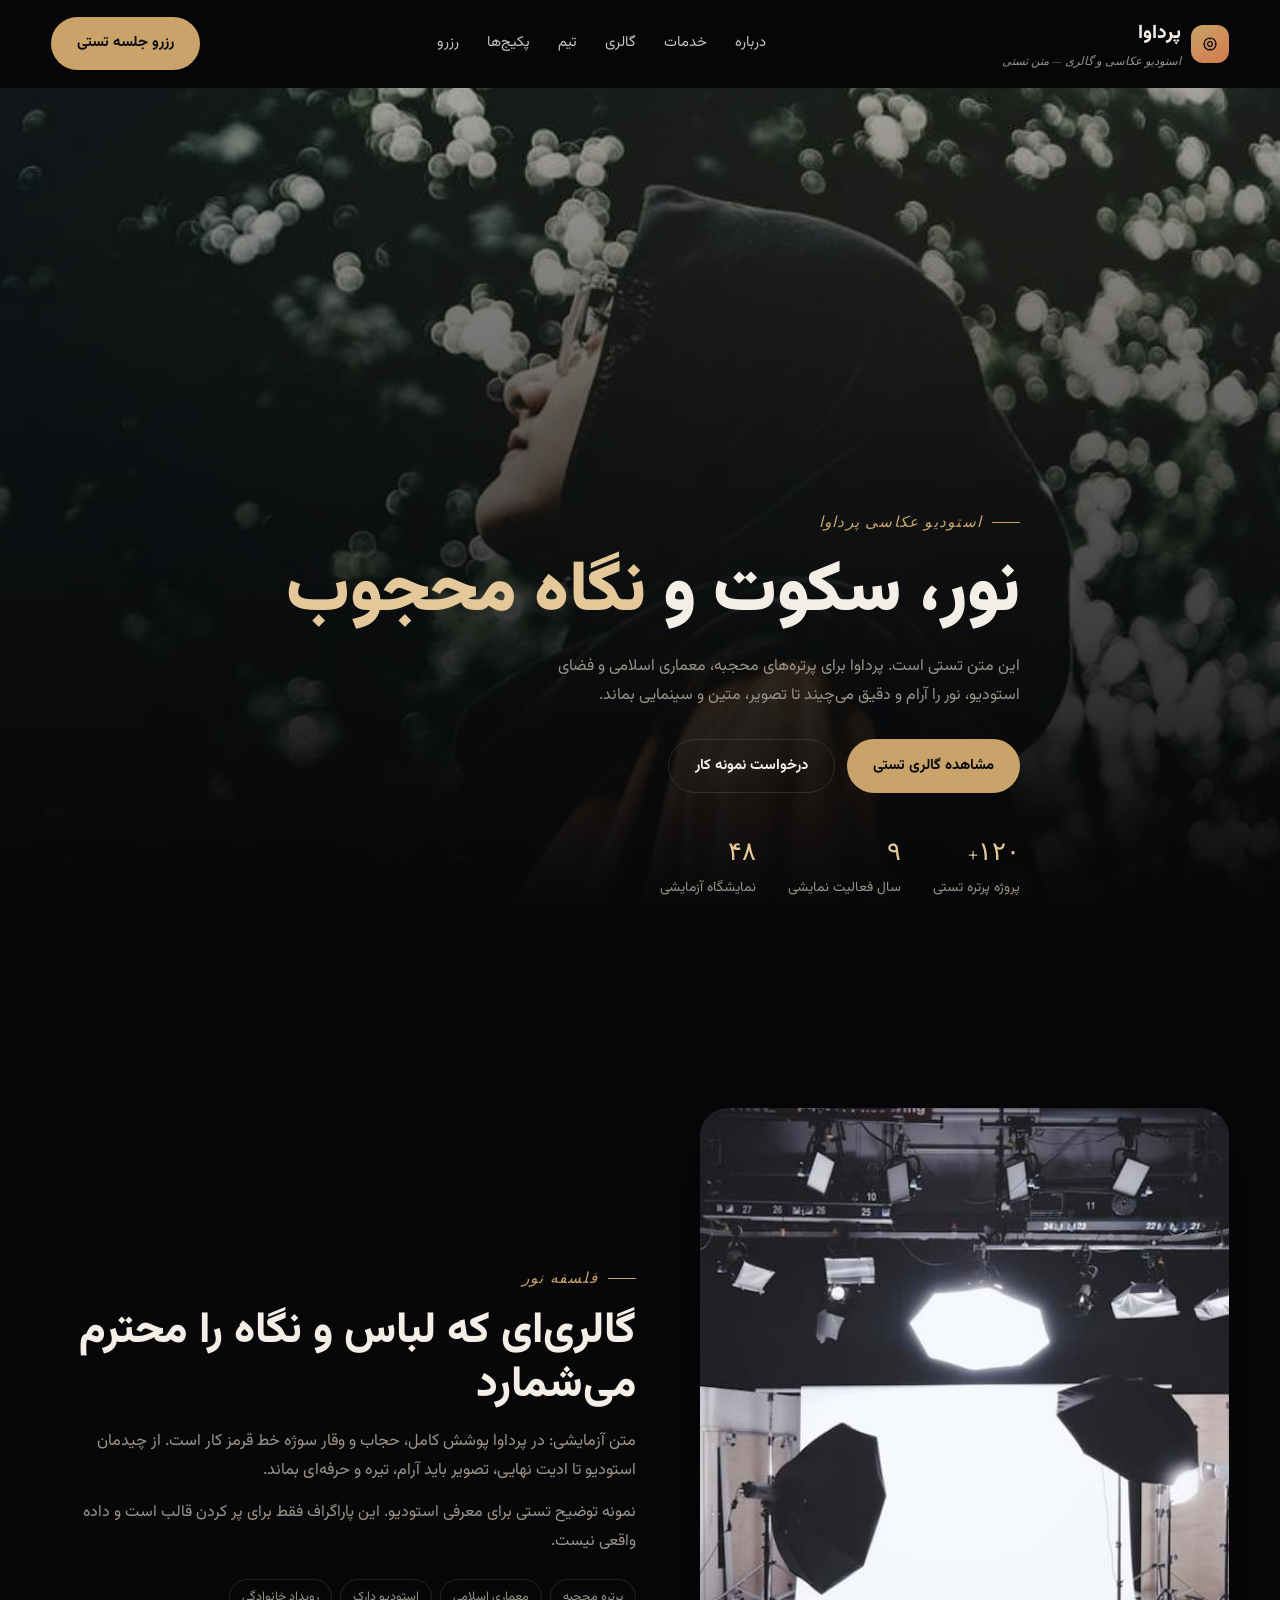
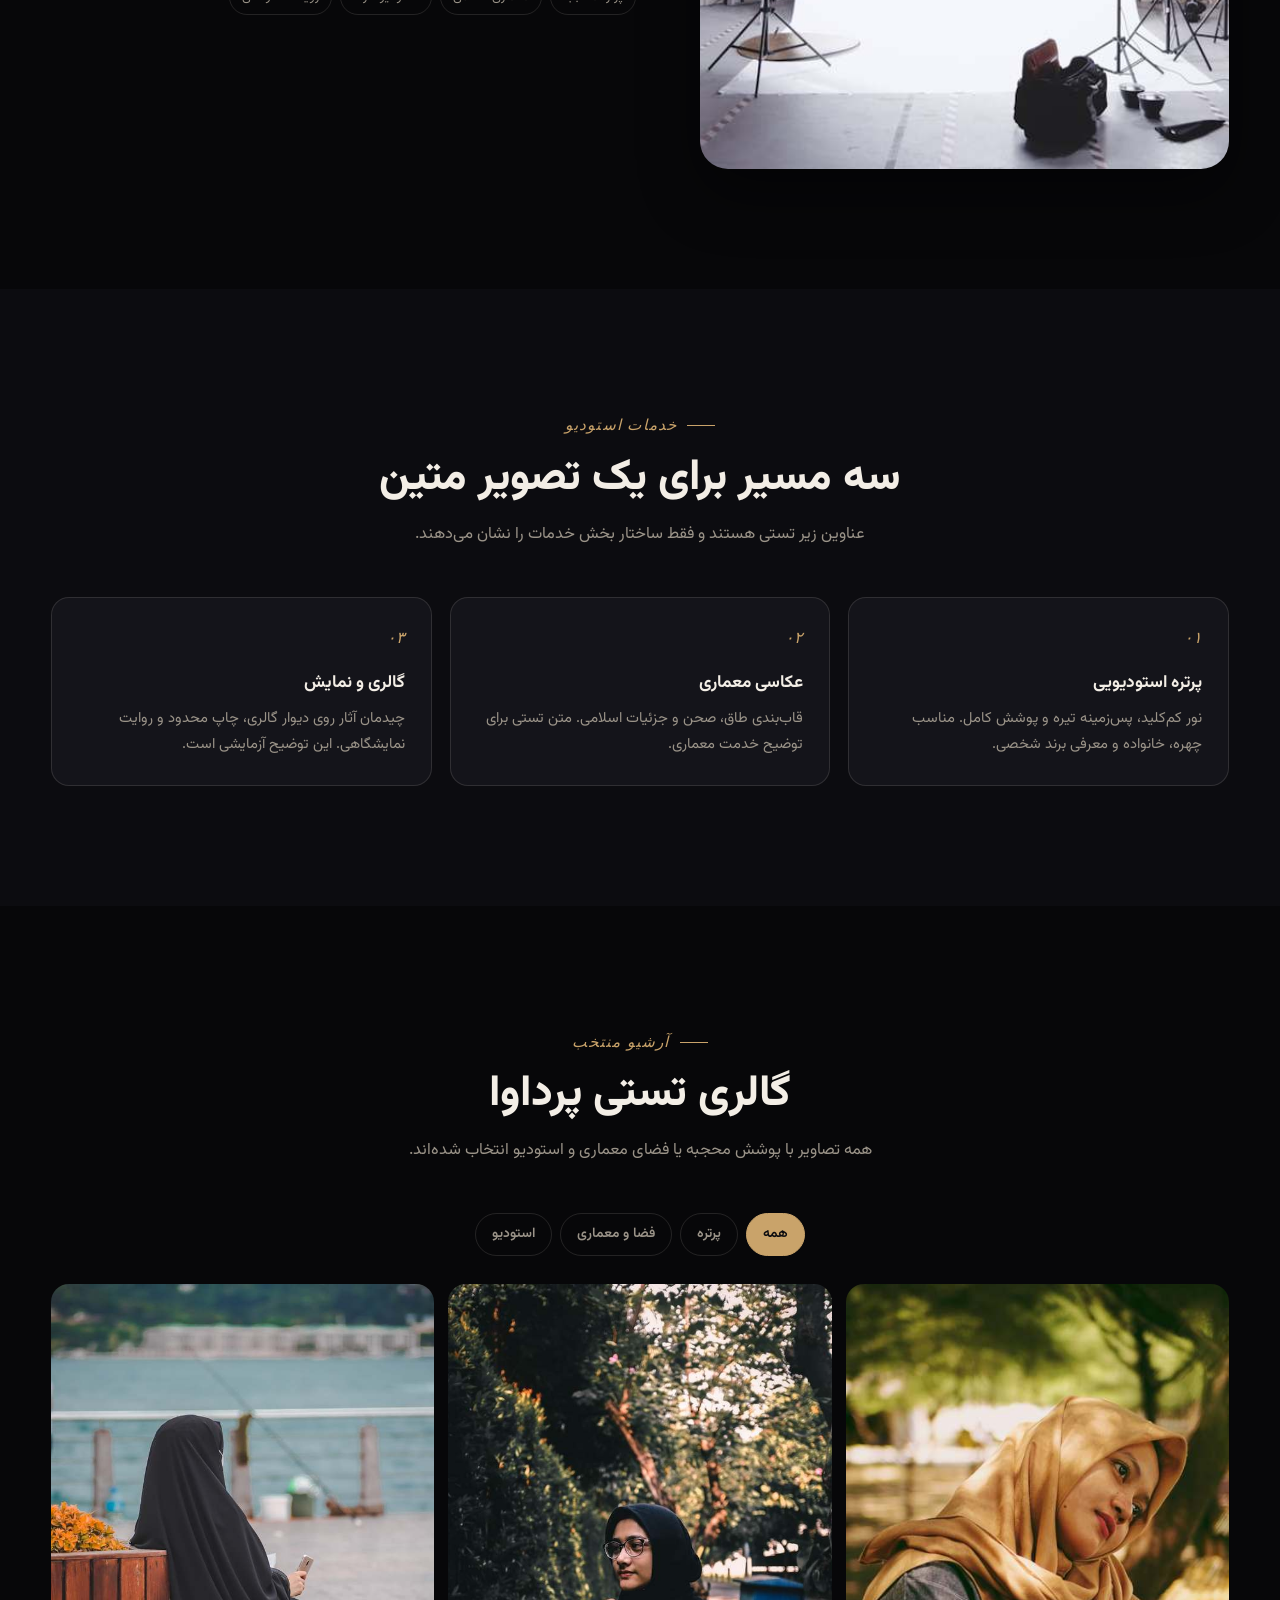
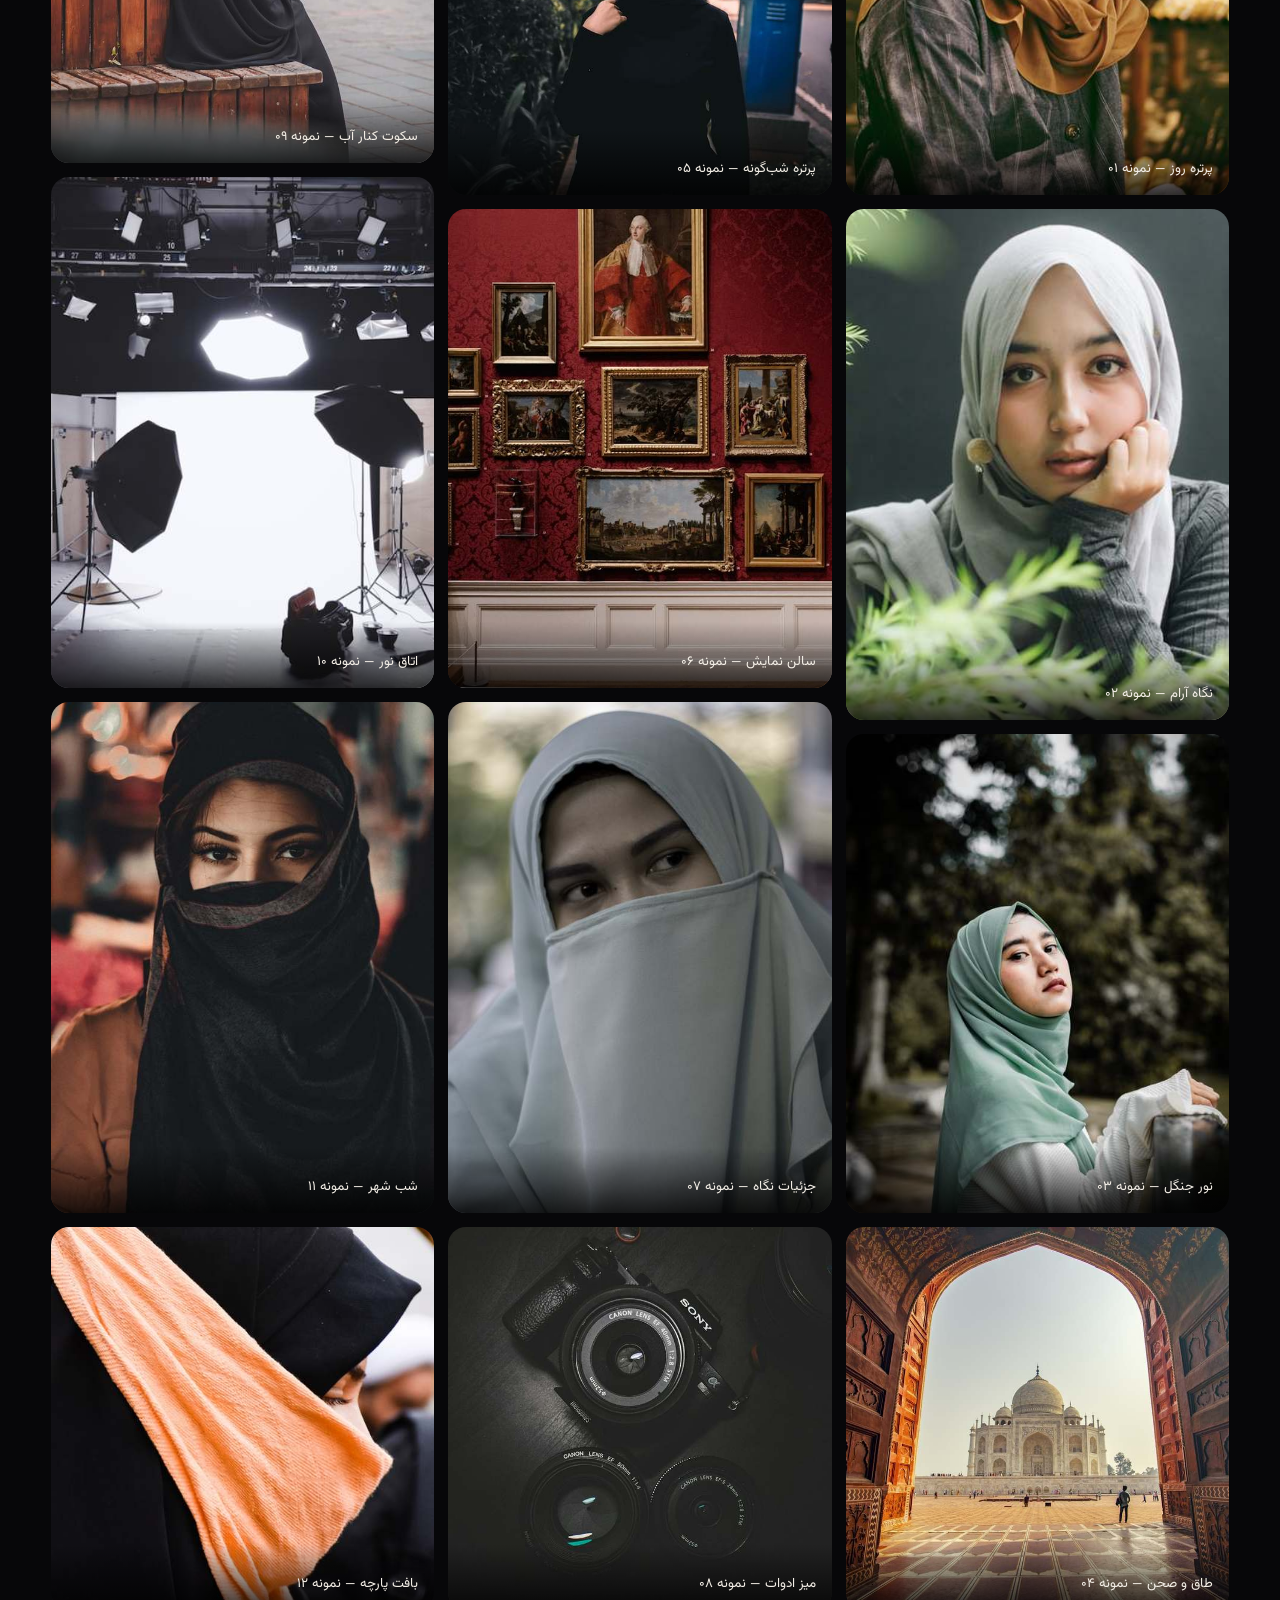
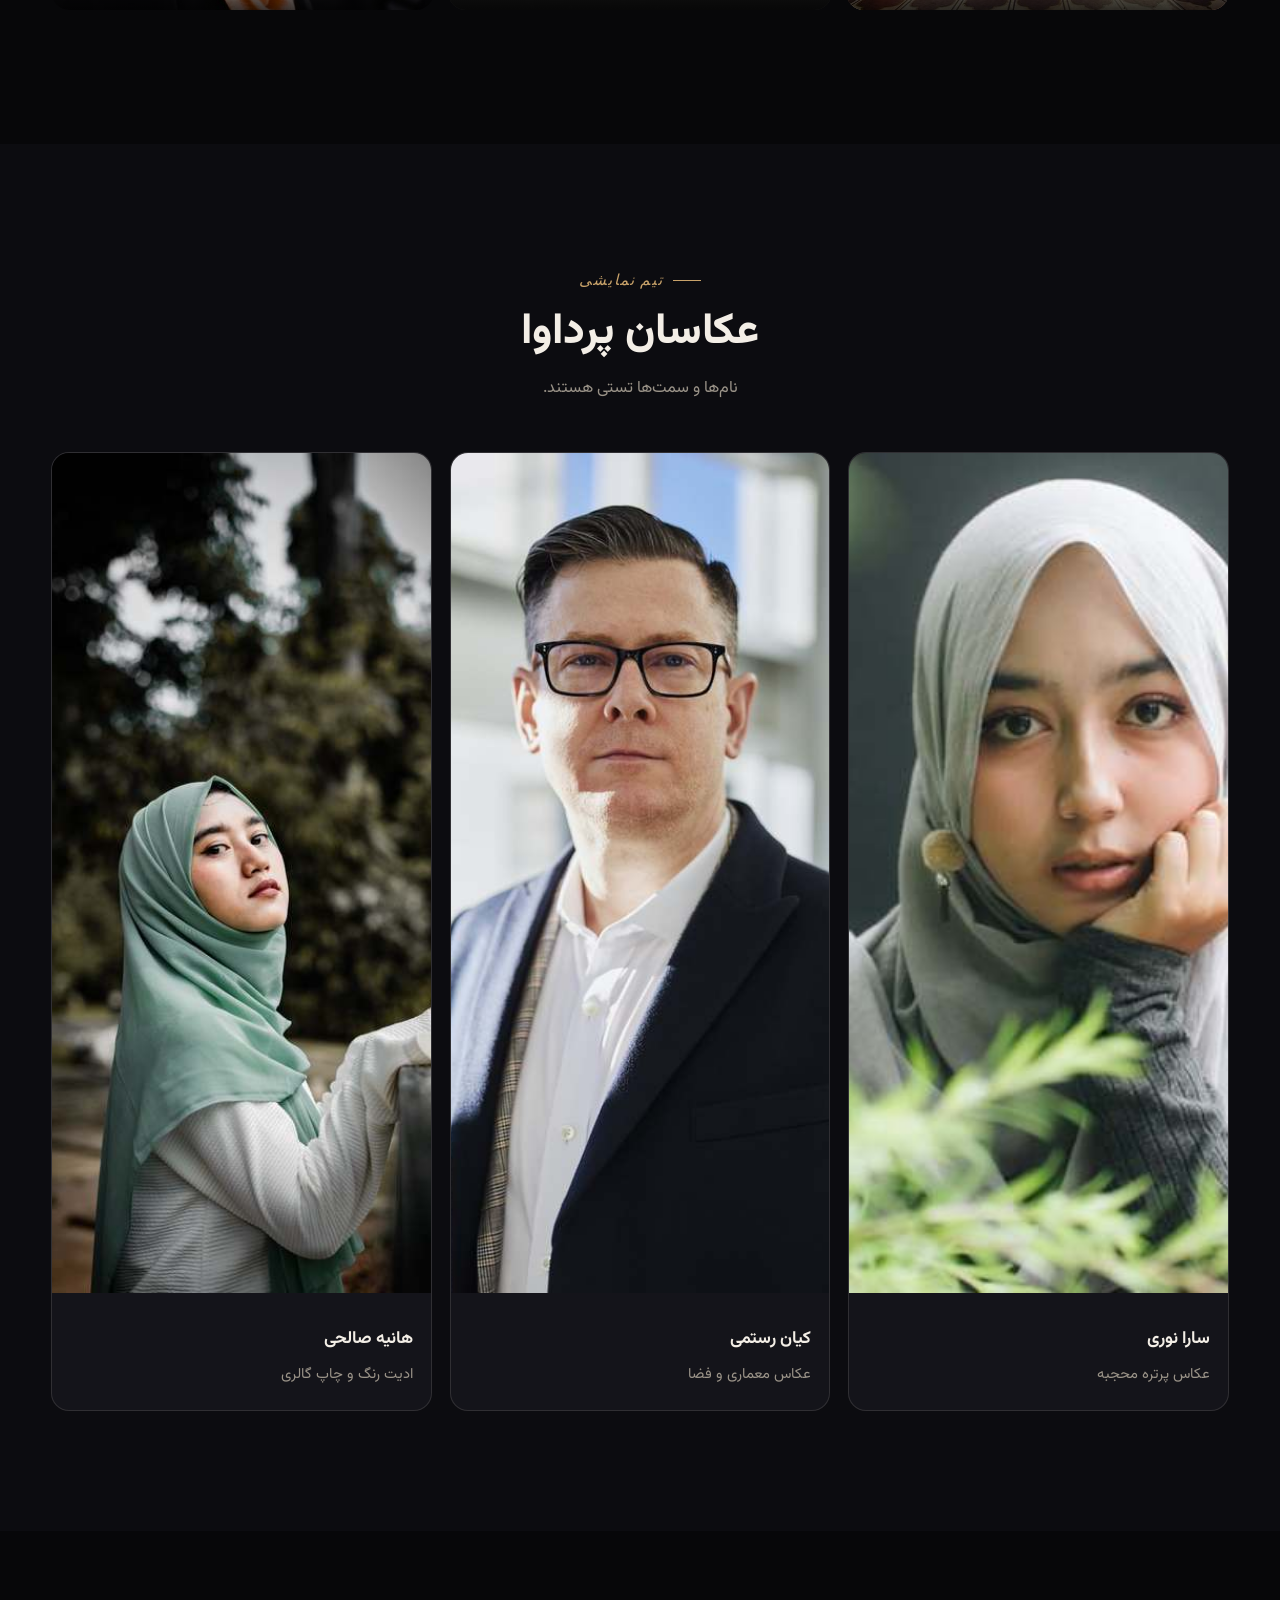
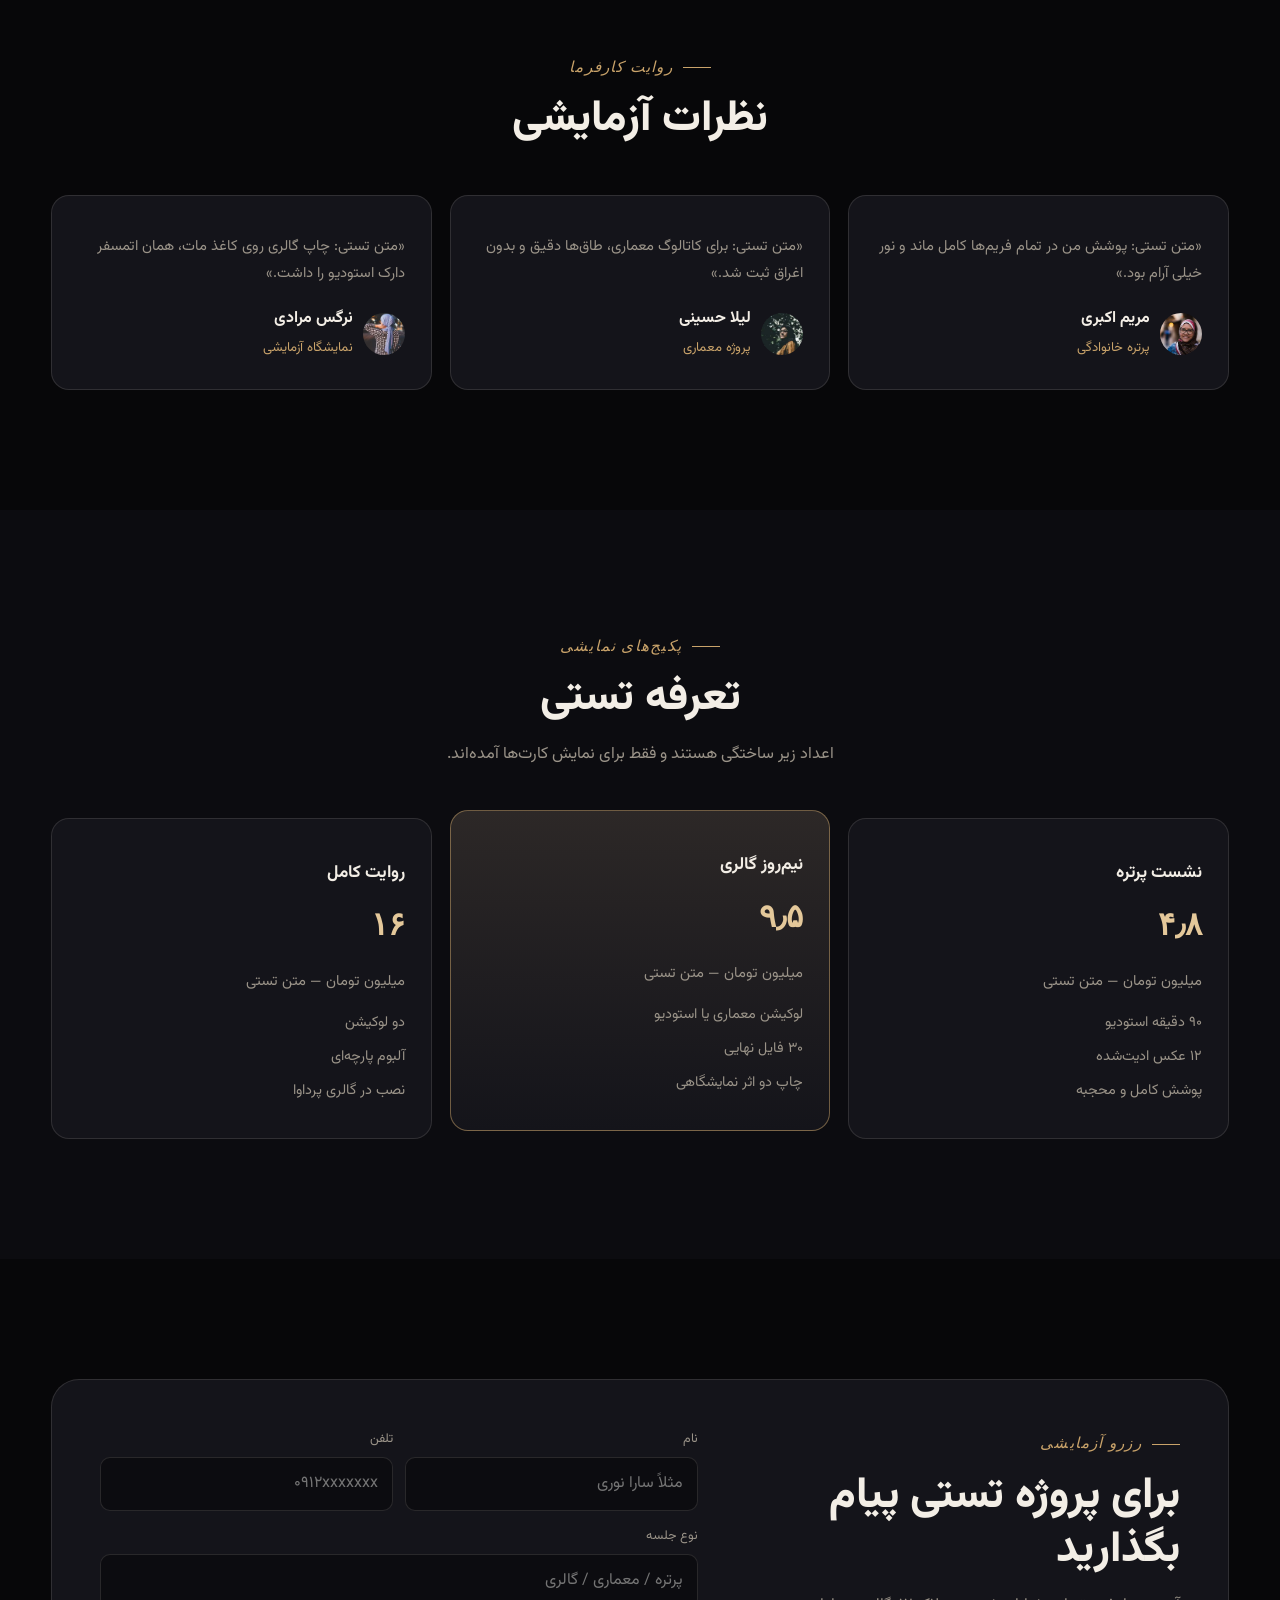
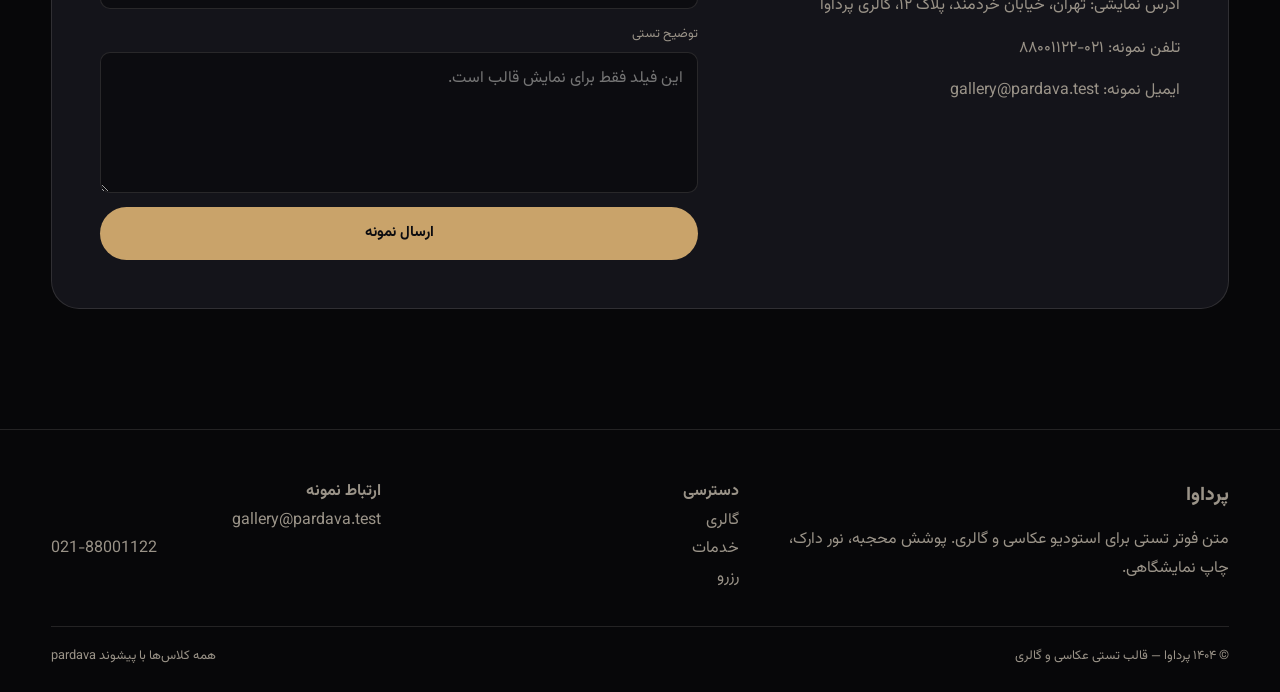
==== pardava-gallery/index.html @ 97b6a691 "Add dark Pardava photography gallery template New RTL gallery studio with CSS variables, pardava-pre" ====
<!DOCTYPE html>
<html lang="fa" dir="rtl">
<head>
  <meta charset="UTF-8">
  <meta name="viewport" content="width=device-width, initial-scale=1.0">
  <title>پرداوا | استودیو عکاسی و گالری</title>
  <meta name="description" content="متن تستی: استودیو عکاسی و گالری پرداوا؛ پرتره، معماری و فضای استودیو با پوشش محجبه و حرفه‌ای.">
  <link rel="preconnect" href="https://fonts.googleapis.com">
  <link rel="preconnect" href="https://fonts.gstatic.com" crossorigin>
  <link href="https://fonts.googleapis.com/css2?family=Vazirmatn:wght@400;500;600;700;800;900&family=Cormorant+Garamond:ital,wght@0,500;1,400;1,500&display=swap" rel="stylesheet">
  <link rel="stylesheet" href="assets/style.css">
</head>
<body>
  <header class="pardava-header" id="pardava-header">
    <div class="pardava-wrap pardava-header__bar">
      <a class="pardava-logo" href="#pardava-hero">
        <span class="pardava-logo__mark" aria-hidden="true">
          <svg width="18" height="18" viewBox="0 0 24 24" fill="none"><circle cx="12" cy="12" r="3.2" stroke="currentColor" stroke-width="1.6"/><circle cx="12" cy="12" r="8" stroke="currentColor" stroke-width="1.6"/><path d="M12 4v1.4M12 18.6V20M4 12h1.4M18.6 12H20" stroke="currentColor" stroke-width="1.6" stroke-linecap="round"/></svg>
        </span>
        <span>پرداوا<small>استودیو عکاسی و گالری — متن تستی</small></span>
      </a>
      <nav class="pardava-nav" id="pardava-nav" aria-label="منوی اصلی">
        <a href="#pardava-about">درباره</a>
        <a href="#pardava-services">خدمات</a>
        <a href="#pardava-gallery">گالری</a>
        <a href="#pardava-team">تیم</a>
        <a href="#pardava-plans">پکیج‌ها</a>
        <a href="#pardava-contact">رزرو</a>
      </nav>
      <a class="pardava-btn pardava-btn--gold" href="#pardava-contact">رزرو جلسه تستی</a>
      <button class="pardava-burger" id="pardava-burger" type="button" aria-expanded="false" aria-controls="pardava-nav" aria-label="باز کردن منو"><span></span><span></span><span></span></button>
    </div>
  </header>

  <section class="pardava-hero" id="pardava-hero">
    <div class="pardava-hero__media">
      <img src="assets/images/hero.jpg" alt="پرتره محجبه در نور طبیعی جنگل — تصویر تستی گالری پرداوا" width="1400" height="1800">
    </div>
    <div class="pardava-wrap pardava-hero__inner">
      <p class="pardava-kicker">استودیو عکاسی پرداوا</p>
      <h1>نور، سکوت و <em>نگاه محجوب</em></h1>
      <p class="pardava-hero__text">این متن تستی است. پرداوا برای پرتره‌های محجبه، معماری اسلامی و فضای استودیو، نور را آرام و دقیق می‌چیند تا تصویر، متین و سینمایی بماند.</p>
      <div class="pardava-hero__actions">
        <a class="pardava-btn pardava-btn--gold" href="#pardava-gallery">مشاهده گالری تستی</a>
        <a class="pardava-btn pardava-btn--ghost" href="#pardava-contact">درخواست نمونه کار</a>
      </div>
      <div class="pardava-hero__meta">
        <div><b>۱۲۰+</b>پروژه پرتره تستی</div>
        <div><b>۹</b>سال فعالیت نمایشی</div>
        <div><b>۴۸</b>نمایشگاه آزمایشی</div>
      </div>
    </div>
  </section>

  <section class="pardava-section" id="pardava-about">
    <div class="pardava-wrap pardava-about">
      <div class="pardava-about__frame">
        <img src="assets/images/studio.jpg" alt="فضای استودیو عکاسی پرداوا — تصویر تستی" width="1200" height="1500">
      </div>
      <div>
        <p class="pardava-kicker">فلسفه نور</p>
        <h2 class="pardava-title">گالری‌ای که لباس و نگاه را محترم می‌شمارد</h2>
        <p class="pardava-lead">متن آزمایشی: در پرداوا پوشش کامل، حجاب و وقار سوژه خط قرمز کار است. از چیدمان استودیو تا ادیت نهایی، تصویر باید آرام، تیره و حرفه‌ای بماند.</p>
        <p class="pardava-note">نمونه توضیح تستی برای معرفی استودیو. این پاراگراف فقط برای پر کردن قالب است و داده واقعی نیست.</p>
        <div class="pardava-chips">
          <span class="pardava-chip">پرتره محجبه</span>
          <span class="pardava-chip">معماری اسلامی</span>
          <span class="pardava-chip">استودیو دارک</span>
          <span class="pardava-chip">رویداد خانوادگی</span>
        </div>
      </div>
    </div>
  </section>

  <section class="pardava-section pardava-section--ink" id="pardava-services">
    <div class="pardava-wrap">
      <div class="pardava-head pardava-head--center">
        <p class="pardava-kicker">خدمات استودیو</p>
        <h2 class="pardava-title">سه مسیر برای یک تصویر متین</h2>
        <p class="pardava-lead">عناوین زیر تستی هستند و فقط ساختار بخش خدمات را نشان می‌دهند.</p>
      </div>
      <div class="pardava-services">
        <article class="pardava-card">
          <span class="pardava-card__index">۰۱</span>
          <h3>پرتره استودیویی</h3>
          <p>نور کم‌کلید، پس‌زمینه تیره و پوشش کامل. مناسب چهره، خانواده و معرفی برند شخصی.</p>
        </article>
        <article class="pardava-card">
          <span class="pardava-card__index">۰۲</span>
          <h3>عکاسی معماری</h3>
          <p>قاب‌بندی طاق، صحن و جزئیات اسلامی. متن تستی برای توضیح خدمت معماری.</p>
        </article>
        <article class="pardava-card">
          <span class="pardava-card__index">۰۳</span>
          <h3>گالری و نمایش</h3>
          <p>چیدمان آثار روی دیوار گالری، چاپ محدود و روایت نمایشگاهی. این توضیح آزمایشی است.</p>
        </article>
      </div>
    </div>
  </section>

  <section class="pardava-section" id="pardava-gallery">
    <div class="pardava-wrap">
      <div class="pardava-head pardava-head--center">
        <p class="pardava-kicker">آرشیو منتخب</p>
        <h2 class="pardava-title">گالری تستی پرداوا</h2>
        <p class="pardava-lead">همه تصاویر با پوشش محجبه یا فضای معماری و استودیو انتخاب شده‌اند.</p>
      </div>
      <div class="pardava-filters" id="pardava-filters">
        <button type="button" class="pardava-filter is-active" data-pardava-filter="all">همه</button>
        <button type="button" class="pardava-filter" data-pardava-filter="portrait">پرتره</button>
        <button type="button" class="pardava-filter" data-pardava-filter="space">فضا و معماری</button>
        <button type="button" class="pardava-filter" data-pardava-filter="gear">استودیو</button>
      </div>
      <div class="pardava-masonry" id="pardava-shots">
        <figure class="pardava-shot" data-pardava-cat="portrait"><img src="assets/images/portrait-1.jpg" alt="پرتره محجبه با مانتوی راه‌راه — نمونه تستی"><figcaption class="pardava-shot__cap">پرتره روز — نمونه ۰۱</figcaption></figure>
        <figure class="pardava-shot" data-pardava-cat="portrait"><img src="assets/images/portrait-2.jpg" alt="پرتره محجبه خاکستری در فضای باز — نمونه تستی"><figcaption class="pardava-shot__cap">نگاه آرام — نمونه ۰۲</figcaption></figure>
        <figure class="pardava-shot" data-pardava-cat="portrait"><img src="assets/images/portrait-6.jpg" alt="پرتره محجبه با شال سبز — نمونه تستی"><figcaption class="pardava-shot__cap">نور جنگل — نمونه ۰۳</figcaption></figure>
        <figure class="pardava-shot" data-pardava-cat="space"><img src="assets/images/arch.jpg" alt="قاب معماری اسلامی تاج‌محل — نمونه تستی"><figcaption class="pardava-shot__cap">طاق و صحن — نمونه ۰۴</figcaption></figure>
        <figure class="pardava-shot" data-pardava-cat="portrait"><img src="assets/images/portrait-4.jpg" alt="پرتره محجبه با لباس مشکی — نمونه تستی"><figcaption class="pardava-shot__cap">پرتره شب‌گونه — نمونه ۰۵</figcaption></figure>
        <figure class="pardava-shot" data-pardava-cat="space"><img src="assets/images/gallery.jpg" alt="سالن گالری با قاب‌های طلایی — نمونه تستی"><figcaption class="pardava-shot__cap">سالن نمایش — نمونه ۰۶</figcaption></figure>
        <figure class="pardava-shot" data-pardava-cat="portrait"><img src="assets/images/portrait-5.jpg" alt="پرتره با پوشش کامل و نقاب — نمونه تستی"><figcaption class="pardava-shot__cap">جزئیات نگاه — نمونه ۰۷</figcaption></figure>
        <figure class="pardava-shot" data-pardava-cat="gear"><img src="assets/images/camera.jpg" alt="دوربین و لنز روی میز تیره — نمونه تستی"><figcaption class="pardava-shot__cap">میز ادوات — نمونه ۰۸</figcaption></figure>
        <figure class="pardava-shot" data-pardava-cat="portrait"><img src="assets/images/portrait-8.jpg" alt="چادر مشکی در کنار آب — نمونه تستی"><figcaption class="pardava-shot__cap">سکوت کنار آب — نمونه ۰۹</figcaption></figure>
        <figure class="pardava-shot" data-pardava-cat="gear"><img src="assets/images/studio.jpg" alt="چیدمان نور استودیو — نمونه تستی"><figcaption class="pardava-shot__cap">اتاق نور — نمونه ۱۰</figcaption></figure>
        <figure class="pardava-shot" data-pardava-cat="portrait"><img src="assets/images/portrait-7.jpg" alt="پرتره با پوشش کامل در نور شهری — نمونه تستی"><figcaption class="pardava-shot__cap">شب شهر — نمونه ۱۱</figcaption></figure>
        <figure class="pardava-shot" data-pardava-cat="portrait"><img src="assets/images/portrait-3.jpg" alt="جزئیات شال و پوشش کامل — نمونه تستی"><figcaption class="pardava-shot__cap">بافت پارچه — نمونه ۱۲</figcaption></figure>
      </div>
    </div>
  </section>

  <div class="pardava-lightbox" id="pardava-lightbox" role="dialog" aria-modal="true" aria-label="نمایش تصویر">
    <button class="pardava-lightbox__close" id="pardava-lightbox-close" type="button" aria-label="بستن">×</button>
    <img id="pardava-lightbox-img" alt="">
  </div>

  <section class="pardava-section pardava-section--ink" id="pardava-team">
    <div class="pardava-wrap">
      <div class="pardava-head pardava-head--center">
        <p class="pardava-kicker">تیم نمایشی</p>
        <h2 class="pardava-title">عکاسان پرداوا</h2>
        <p class="pardava-lead">نام‌ها و سمت‌ها تستی هستند.</p>
      </div>
      <div class="pardava-team">
        <article class="pardava-card pardava-person">
          <img src="assets/images/portrait-2.jpg" alt="عکاس پرتره استودیو — تصویر تستی" width="700" height="840">
          <div class="pardava-person__body">
            <h3>سارا نوری</h3>
            <p class="pardava-person__role">عکاس پرتره محجبه</p>
          </div>
        </article>
        <article class="pardava-card pardava-person">
          <img src="assets/images/photographer.jpg" alt="عکاس معماری استودیو — تصویر تستی" width="700" height="840">
          <div class="pardava-person__body">
            <h3>کیان رستمی</h3>
            <p class="pardava-person__role">عکاس معماری و فضا</p>
          </div>
        </article>
        <article class="pardava-card pardava-person">
          <img src="assets/images/portrait-6.jpg" alt="ادیتور رنگ استودیو — تصویر تستی" width="700" height="840">
          <div class="pardava-person__body">
            <h3>هانیه صالحی</h3>
            <p class="pardava-person__role">ادیت رنگ و چاپ گالری</p>
          </div>
        </article>
      </div>
    </div>
  </section>

  <section class="pardava-section" id="pardava-quotes">
    <div class="pardava-wrap">
      <div class="pardava-head pardava-head--center">
        <p class="pardava-kicker">روایت کارفرما</p>
        <h2 class="pardava-title">نظرات آزمایشی</h2>
      </div>
      <div class="pardava-quotes">
        <article class="pardava-card pardava-quote">
          <p>«متن تستی: پوشش من در تمام فریم‌ها کامل ماند و نور خیلی آرام بود.»</p>
          <div class="pardava-quote__who">
            <img src="assets/images/client-2.jpg" alt="کارفرمای نمونه" width="84" height="84">
            <div><strong>مریم اکبری</strong><br><span class="pardava-person__role">پرتره خانوادگی</span></div>
          </div>
        </article>
        <article class="pardava-card pardava-quote">
          <p>«متن تستی: برای کاتالوگ معماری، طاق‌ها دقیق و بدون اغراق ثبت شد.»</p>
          <div class="pardava-quote__who">
            <img src="assets/images/client-1.jpg" alt="کارفرمای نمونه" width="84" height="84">
            <div><strong>لیلا حسینی</strong><br><span class="pardava-person__role">پروژه معماری</span></div>
          </div>
        </article>
        <article class="pardava-card pardava-quote">
          <p>«متن تستی: چاپ گالری روی کاغذ مات، همان اتمسفر دارک استودیو را داشت.»</p>
          <div class="pardava-quote__who">
            <img src="assets/images/client-3.jpg" alt="کارفرمای نمونه" width="84" height="84">
            <div><strong>نرگس مرادی</strong><br><span class="pardava-person__role">نمایشگاه آزمایشی</span></div>
          </div>
        </article>
      </div>
    </div>
  </section>

  <section class="pardava-section pardava-section--ink" id="pardava-plans">
    <div class="pardava-wrap">
      <div class="pardava-head pardava-head--center">
        <p class="pardava-kicker">پکیج‌های نمایشی</p>
        <h2 class="pardava-title">تعرفه تستی</h2>
        <p class="pardava-lead">اعداد زیر ساختگی هستند و فقط برای نمایش کارت‌ها آمده‌اند.</p>
      </div>
      <div class="pardava-plans">
        <article class="pardava-card pardava-plan">
          <h3>نشست پرتره</h3>
          <b>۴٫۸</b>
          <p class="pardava-note">میلیون تومان — متن تستی</p>
          <ul>
            <li>۹۰ دقیقه استودیو</li>
            <li>۱۲ عکس ادیت‌شده</li>
            <li>پوشش کامل و محجبه</li>
          </ul>
        </article>
        <article class="pardava-card pardava-plan pardava-plan--featured">
          <h3>نیم‌روز گالری</h3>
          <b>۹٫۵</b>
          <p class="pardava-note">میلیون تومان — متن تستی</p>
          <ul>
            <li>لوکیشن معماری یا استودیو</li>
            <li>۳۰ فایل نهایی</li>
            <li>چاپ دو اثر نمایشگاهی</li>
          </ul>
        </article>
        <article class="pardava-card pardava-plan">
          <h3>روایت کامل</h3>
          <b>۱۶</b>
          <p class="pardava-note">میلیون تومان — متن تستی</p>
          <ul>
            <li>دو لوکیشن</li>
            <li>آلبوم پارچه‌ای</li>
            <li>نصب در گالری پرداوا</li>
          </ul>
        </article>
      </div>
    </div>
  </section>

  <section class="pardava-section" id="pardava-contact">
    <div class="pardava-wrap pardava-contact">
      <div>
        <p class="pardava-kicker">رزرو آزمایشی</p>
        <h2 class="pardava-title">برای پروژه تستی پیام بگذارید</h2>
        <p class="pardava-note">آدرس نمایشی: تهران، خیابان خردمند، پلاک ۱۲، گالری پرداوا</p>
        <p class="pardava-note">تلفن نمونه: ۰۲۱-۸۸۰۰۱۱۲۲</p>
        <p class="pardava-note">ایمیل نمونه: gallery@pardava.test</p>
      </div>
      <form class="pardava-form" id="pardava-form">
        <div class="pardava-row">
          <div class="pardava-field">
            <label for="pardava-name">نام</label>
            <input id="pardava-name" name="pardava-name" required placeholder="مثلاً سارا نوری">
          </div>
          <div class="pardava-field">
            <label for="pardava-phone">تلفن</label>
            <input id="pardava-phone" name="pardava-phone" required placeholder="۰۹۱۲xxxxxxx">
          </div>
        </div>
        <div class="pardava-field">
          <label for="pardava-kind">نوع جلسه</label>
          <input id="pardava-kind" name="pardava-kind" placeholder="پرتره / معماری / گالری">
        </div>
        <div class="pardava-field">
          <label for="pardava-msg">توضیح تستی</label>
          <textarea id="pardava-msg" name="pardava-msg" rows="4" placeholder="این فیلد فقط برای نمایش قالب است."></textarea>
        </div>
        <button class="pardava-btn pardava-btn--gold pardava-btn--block" type="submit">ارسال نمونه</button>
      </form>
    </div>
  </section>

  <footer class="pardava-footer">
    <div class="pardava-wrap">
      <div class="pardava-footer__grid">
        <div>
          <a class="pardava-logo" href="#pardava-hero">پرداوا</a>
          <p class="pardava-note">متن فوتر تستی برای استودیو عکاسی و گالری. پوشش محجبه، نور دارک، چاپ نمایشگاهی.</p>
        </div>
        <div>
          <strong>دسترسی</strong>
          <p><a href="#pardava-gallery">گالری</a></p>
          <p><a href="#pardava-services">خدمات</a></p>
          <p><a href="#pardava-contact">رزرو</a></p>
        </div>
        <div>
          <strong>ارتباط نمونه</strong>
          <p>gallery@pardava.test</p>
          <p dir="ltr">021-88001122</p>
        </div>
      </div>
      <div class="pardava-footer__copy">
        <span>© ۱۴۰۴ پرداوا — قالب تستی عکاسی و گالری</span>
        <span>همه کلاس‌ها با پیشوند pardava</span>
      </div>
    </div>
  </footer>

  <div class="pardava-toast" id="pardava-toast" role="status"></div>
  <script src="assets/scripts.js"></script>
</body>
</html>
---- pardava-gallery/assets/style.css ----
@layer pardava-reset, pardava-tokens, pardava-base, pardava-layout, pardava-components;

@layer pardava-tokens {
  :root {
    --pardava-color-void: #070709;
    --pardava-color-ink: #0c0c10;
    --pardava-color-surface: #14141a;
    --pardava-color-elevated: #1d1d26;
    --pardava-color-line: color-mix(in oklab, #f3eee6 12%, transparent);
    --pardava-color-text: #f3eee6;
    --pardava-color-muted: #9a9388;
    --pardava-color-gold: #c9a36a;
    --pardava-color-gold-lt: #e4c89a;
    --pardava-color-ember: #d4784a;
    --pardava-font-display: "Vazirmatn", sans-serif;
    --pardava-font-body: "Vazirmatn", sans-serif;
    --pardava-font-accent: "Cormorant Garamond", serif;
    --pardava-radius-sm: 10px;
    --pardava-radius-md: 18px;
    --pardava-radius-lg: 28px;
    --pardava-radius-pill: 999px;
    --pardava-shadow: 0 24px 60px color-mix(in oklab, black 45%, transparent);
    --pardava-gutter: clamp(20px, 4vw, 56px);
    --pardava-max: 1180px;
    --pardava-ease: cubic-bezier(.22, 1, .36, 1);
  }
}

@layer pardava-reset {
  *, *::before, *::after { box-sizing: border-box; margin: 0; padding: 0; }
  html { scroll-behavior: smooth; }
  img { max-width: 100%; display: block; }
  a { color: inherit; text-decoration: none; }
  button, input, textarea, select { font: inherit; color: inherit; }
  button { cursor: pointer; border: none; background: none; }
  ul { list-style: none; }
}

@layer pardava-base {
  body {
    font-family: var(--pardava-font-body);
    background: var(--pardava-color-void);
    color: var(--pardava-color-text);
    line-height: 1.8;
    -webkit-font-smoothing: antialiased;
    overflow-x: hidden;
  }
  :focus-visible {
    outline: 2px solid var(--pardava-color-gold);
    outline-offset: 3px;
  }
}

@layer pardava-layout {
  .pardava-wrap {
    width: min(100% - (var(--pardava-gutter) * 2), var(--pardava-max));
    margin-inline: auto;
  }
  .pardava-section { padding-block: clamp(72px, 10vw, 120px); }
  .pardava-section--ink { background: var(--pardava-color-ink); }
  .pardava-head { margin-bottom: 48px; }
  .pardava-head--center { text-align: center; }
  .pardava-head--center .pardava-lead { margin-inline: auto; }
}

@layer pardava-components {
  .pardava-kicker {
    display: inline-flex;
    align-items: center;
    gap: 10px;
    font-family: var(--pardava-font-accent);
    font-style: italic;
    letter-spacing: .08em;
    color: var(--pardava-color-gold);
    font-size: .95rem;
  }
  .pardava-kicker::before {
    content: "";
    width: 28px;
    height: 1px;
    background: var(--pardava-color-gold);
  }
  .pardava-title {
    font-family: var(--pardava-font-display);
    font-weight: 800;
    font-size: clamp(1.7rem, 3.4vw, 2.7rem);
    line-height: 1.25;
    margin: 12px 0 14px;
  }
  .pardava-lead {
    color: var(--pardava-color-muted);
    max-width: 34rem;
    font-size: 1.02rem;
  }
  .pardava-btn {
    display: inline-flex;
    align-items: center;
    justify-content: center;
    gap: 8px;
    padding: 13px 26px;
    border-radius: var(--pardava-radius-pill);
    font-weight: 700;
    font-size: .92rem;
    transition: transform .25s var(--pardava-ease), background .25s, border-color .25s;
  }
  .pardava-btn:hover { transform: translateY(-2px); }
  .pardava-btn--gold {
    background: var(--pardava-color-gold);
    color: var(--pardava-color-ink);
  }
  .pardava-btn--ghost {
    border: 1px solid var(--pardava-color-line);
    color: var(--pardava-color-text);
  }
  .pardava-btn--ghost:hover { border-color: var(--pardava-color-gold); }
  .pardava-btn--block { width: 100%; }

  .pardava-header {
    position: sticky;
    top: 0;
    z-index: 40;
    backdrop-filter: blur(16px) saturate(1.2);
    background: color-mix(in oklab, var(--pardava-color-void) 78%, transparent);
    border-bottom: 1px solid transparent;
    transition: border-color .3s, background .3s;
  }
  .pardava-header.is-scrolled {
    border-color: var(--pardava-color-line);
    background: color-mix(in oklab, var(--pardava-color-void) 92%, transparent);
  }
  .pardava-header__bar {
    display: flex;
    align-items: center;
    justify-content: space-between;
    padding-block: 16px;
    gap: 20px;
  }
  .pardava-logo {
    display: flex;
    align-items: center;
    gap: 10px;
    font-weight: 800;
    font-size: 1.2rem;
  }
  .pardava-logo__mark {
    width: 38px;
    height: 38px;
    border-radius: 12px;
    display: grid;
    place-items: center;
    background: linear-gradient(145deg, var(--pardava-color-gold), var(--pardava-color-ember));
    color: var(--pardava-color-ink);
  }
  .pardava-logo small {
    display: block;
    font-family: var(--pardava-font-accent);
    font-style: italic;
    font-weight: 400;
    font-size: .72rem;
    color: var(--pardava-color-muted);
  }
  .pardava-nav { display: flex; gap: 28px; }
  .pardava-nav a {
    font-size: .92rem;
    color: color-mix(in oklab, var(--pardava-color-text) 82%, transparent);
    position: relative;
  }
  .pardava-nav a::after {
    content: "";
    position: absolute;
    inset-inline: 0;
    bottom: -6px;
    height: 1px;
    background: var(--pardava-color-gold);
    transform: scaleX(0);
    transform-origin: right;
    transition: transform .3s var(--pardava-ease);
  }
  .pardava-nav a:hover::after { transform: scaleX(1); }
  .pardava-burger { display: none; flex-direction: column; gap: 5px; z-index: 50; }
  .pardava-burger span {
    width: 22px; height: 1.5px; background: var(--pardava-color-text); transition: .2s;
  }
  .pardava-burger.is-open span:nth-child(1) { transform: rotate(45deg) translate(4px, 5px); }
  .pardava-burger.is-open span:nth-child(2) { opacity: 0; }
  .pardava-burger.is-open span:nth-child(3) { transform: rotate(-45deg) translate(4px, -5px); }

  .pardava-hero {
    position: relative;
    min-height: 100svh;
    display: grid;
    align-items: end;
    isolation: isolate;
  }
  .pardava-hero__media {
    position: absolute;
    inset: 0;
    z-index: -1;
  }
  .pardava-hero__media img {
    width: 100%;
    height: 100%;
    object-fit: cover;
    filter: saturate(.85) contrast(1.05);
  }
  .pardava-hero__media::after {
    content: "";
    position: absolute;
    inset: 0;
    background:
      linear-gradient(180deg, color-mix(in oklab, var(--pardava-color-void) 35%, transparent) 0%, var(--pardava-color-void) 92%),
      radial-gradient(80% 50% at 80% 20%, color-mix(in oklab, var(--pardava-color-gold) 16%, transparent), transparent);
  }
  .pardava-hero__inner { padding-block: 0 88px; max-width: 760px; }
  .pardava-hero h1 {
    font-size: clamp(2.4rem, 6vw, 4.4rem);
    font-weight: 900;
    line-height: 1.18;
    margin: 16px 0 18px;
  }
  .pardava-hero h1 em {
    font-style: normal;
    color: var(--pardava-color-gold-lt);
  }
  .pardava-hero__text {
    color: var(--pardava-color-muted);
    max-width: 32rem;
    margin-bottom: 28px;
  }
  .pardava-hero__actions { display: flex; flex-wrap: wrap; gap: 12px; margin-bottom: 36px; }
  .pardava-hero__meta {
    display: flex;
    gap: 32px;
    flex-wrap: wrap;
    font-size: .86rem;
    color: var(--pardava-color-muted);
  }
  .pardava-hero__meta b {
    display: block;
    font-family: var(--pardava-font-accent);
    font-size: 1.6rem;
    color: var(--pardava-color-gold-lt);
    font-weight: 500;
  }

  .pardava-about {
    display: grid;
    grid-template-columns: .95fr 1.05fr;
    gap: clamp(28px, 5vw, 72px);
    align-items: center;
  }
  .pardava-about__frame {
    border-radius: var(--pardava-radius-lg);
    overflow: hidden;
    aspect-ratio: 4 / 5;
    box-shadow: var(--pardava-shadow);
  }
  .pardava-about__frame img { width: 100%; height: 100%; object-fit: cover; }
  .pardava-chips { display: flex; flex-wrap: wrap; gap: 8px; margin-top: 22px; }
  .pardava-chip {
    padding: 6px 12px;
    border: 1px solid var(--pardava-color-line);
    border-radius: var(--pardava-radius-pill);
    font-size: .78rem;
    color: var(--pardava-color-muted);
  }

  .pardava-services {
    display: grid;
    grid-template-columns: repeat(3, 1fr);
    gap: 18px;
  }
  .pardava-card {
    background: var(--pardava-color-surface);
    border: 1px solid var(--pardava-color-line);
    border-radius: var(--pardava-radius-md);
    padding: 26px;
    transition: transform .35s var(--pardava-ease), border-color .35s;
  }
  .pardava-card:hover {
    transform: translateY(-6px);
    border-color: color-mix(in oklab, var(--pardava-color-gold) 45%, transparent);
  }
  .pardava-card h3 { font-size: 1.08rem; margin: 12px 0 8px; }
  .pardava-card p { color: var(--pardava-color-muted); font-size: .92rem; }
  .pardava-card__index {
    font-family: var(--pardava-font-accent);
    font-style: italic;
    color: var(--pardava-color-gold);
  }

  .pardava-filters {
    display: flex;
    flex-wrap: wrap;
    gap: 8px;
    justify-content: center;
    margin-bottom: 28px;
  }
  .pardava-filter {
    padding: 8px 16px;
    border-radius: var(--pardava-radius-pill);
    border: 1px solid var(--pardava-color-line);
    color: var(--pardava-color-muted);
    font-size: .86rem;
    font-weight: 600;
  }
  .pardava-filter.is-active {
    background: var(--pardava-color-gold);
    color: var(--pardava-color-ink);
    border-color: var(--pardava-color-gold);
  }
  .pardava-masonry {
    columns: 3;
    column-gap: 14px;
  }
  .pardava-shot {
    break-inside: avoid;
    margin-bottom: 14px;
    position: relative;
    overflow: hidden;
    border-radius: var(--pardava-radius-md);
    cursor: pointer;
    background: var(--pardava-color-elevated);
  }
  .pardava-shot img {
    width: 100%;
    aspect-ratio: 3 / 4;
    object-fit: cover;
    transition: transform .7s var(--pardava-ease), filter .4s;
  }
  .pardava-shot:nth-child(3n) img { aspect-ratio: 4 / 5; }
  .pardava-shot:nth-child(4n) img { aspect-ratio: 1 / 1; }
  .pardava-shot:hover img { transform: scale(1.06); filter: saturate(1.05); }
  .pardava-shot__cap {
    position: absolute;
    inset: auto 0 0;
    padding: 28px 16px 14px;
    background: linear-gradient(transparent, color-mix(in oklab, black 78%, transparent));
    font-size: .84rem;
  }
  .pardava-shot.is-hidden { display: none; }

  .pardava-lightbox {
    position: fixed;
    inset: 0;
    z-index: 80;
    background: color-mix(in oklab, black 82%, transparent);
    display: none;
    place-items: center;
    padding: 24px;
  }
  .pardava-lightbox.is-open { display: grid; }
  .pardava-lightbox img {
    max-height: min(86vh, 900px);
    max-width: min(92vw, 980px);
    border-radius: var(--pardava-radius-md);
    box-shadow: var(--pardava-shadow);
  }
  .pardava-lightbox__close {
    position: absolute;
    top: 18px;
    left: 18px;
    width: 42px;
    height: 42px;
    border-radius: 50%;
    background: var(--pardava-color-elevated);
  }

  .pardava-team {
    display: grid;
    grid-template-columns: repeat(3, 1fr);
    gap: 18px;
  }
  .pardava-person { overflow: hidden; padding: 0; }
  .pardava-person img {
    width: 100%;
    aspect-ratio: 3 / 3.6;
    object-fit: cover;
    object-position: center top;
  }
  .pardava-person__body { padding: 18px 18px 22px; }
  .pardava-person__role { color: var(--pardava-color-gold); font-size: .82rem; }

  .pardava-quotes {
    display: grid;
    grid-template-columns: repeat(3, 1fr);
    gap: 18px;
  }
  .pardava-quote p { margin: 12px 0 18px; }
  .pardava-quote__who { display: flex; align-items: center; gap: 10px; }
  .pardava-quote__who img {
    width: 42px; height: 42px; border-radius: 50%; object-fit: cover;
  }

  .pardava-plans {
    display: grid;
    grid-template-columns: repeat(3, 1fr);
    gap: 18px;
  }
  .pardava-plan--featured {
    background: linear-gradient(180deg, color-mix(in oklab, var(--pardava-color-gold) 16%, var(--pardava-color-surface)), var(--pardava-color-surface));
    border-color: color-mix(in oklab, var(--pardava-color-gold) 50%, transparent);
    transform: translateY(-8px);
  }
  .pardava-plan b {
    display: block;
    font-family: var(--pardava-font-accent);
    font-size: 2rem;
    color: var(--pardava-color-gold-lt);
    margin: 8px 0 16px;
  }
  .pardava-plan li { color: var(--pardava-color-muted); margin-bottom: 8px; font-size: .9rem; }

  .pardava-contact {
    display: grid;
    grid-template-columns: .85fr 1.15fr;
    gap: 40px;
    background: var(--pardava-color-surface);
    border: 1px solid var(--pardava-color-line);
    border-radius: var(--pardava-radius-lg);
    padding: clamp(24px, 4vw, 48px);
  }
  .pardava-field { display: grid; gap: 6px; margin-bottom: 14px; }
  .pardava-field label { font-size: .8rem; color: var(--pardava-color-muted); }
  .pardava-field input,
  .pardava-field textarea {
    background: var(--pardava-color-ink);
    border: 1px solid var(--pardava-color-line);
    border-radius: var(--pardava-radius-sm);
    padding: 12px 14px;
  }
  .pardava-field input:focus,
  .pardava-field textarea:focus { border-color: var(--pardava-color-gold); outline: none; }
  .pardava-row { display: grid; grid-template-columns: 1fr 1fr; gap: 12px; }
  .pardava-note { color: var(--pardava-color-muted); margin: 14px 0; }

  .pardava-footer {
    border-top: 1px solid var(--pardava-color-line);
    padding: 48px 0 24px;
    color: var(--pardava-color-muted);
  }
  .pardava-footer__grid {
    display: grid;
    grid-template-columns: 1.4fr 1fr 1fr;
    gap: 28px;
    padding-bottom: 28px;
  }
  .pardava-footer a:hover { color: var(--pardava-color-text); }
  .pardava-footer__copy {
    display: flex;
    justify-content: space-between;
    gap: 12px;
    flex-wrap: wrap;
    border-top: 1px solid var(--pardava-color-line);
    padding-top: 18px;
    font-size: .8rem;
  }

  .pardava-toast {
    position: fixed;
    bottom: 24px;
    left: 50%;
    transform: translateX(-50%) translateY(20px);
    background: var(--pardava-color-elevated);
    border: 1px solid var(--pardava-color-gold);
    color: var(--pardava-color-text);
    padding: 12px 22px;
    border-radius: var(--pardava-radius-pill);
    opacity: 0;
    pointer-events: none;
    transition: .35s var(--pardava-ease);
    z-index: 90;
  }
  .pardava-toast.is-on { opacity: 1; transform: translateX(-50%) translateY(0); }
}

@media (max-width: 980px) {
  .pardava-nav {
    display: none;
    position: fixed;
    inset: 0;
    background: color-mix(in oklab, var(--pardava-color-void) 96%, transparent);
    flex-direction: column;
    align-items: center;
    justify-content: center;
    gap: 26px;
    z-index: 45;
  }
  .pardava-nav.is-open { display: flex; }
  .pardava-burger { display: flex; }
  .pardava-header__bar > .pardava-btn { display: none; }
  .pardava-about,
  .pardava-contact,
  .pardava-footer__grid { grid-template-columns: 1fr; }
  .pardava-services,
  .pardava-team,
  .pardava-quotes,
  .pardava-plans { grid-template-columns: 1fr 1fr; }
  .pardava-masonry { columns: 2; }
  .pardava-plan--featured { transform: none; }
}
@media (max-width: 640px) {
  .pardava-services,
  .pardava-team,
  .pardava-quotes,
  .pardava-plans,
  .pardava-row { grid-template-columns: 1fr; }
  .pardava-masonry { columns: 1; }
}

@media (prefers-reduced-motion: reduce) {
  html { scroll-behavior: auto; }
  * { animation: none !important; transition: none !important; }
}
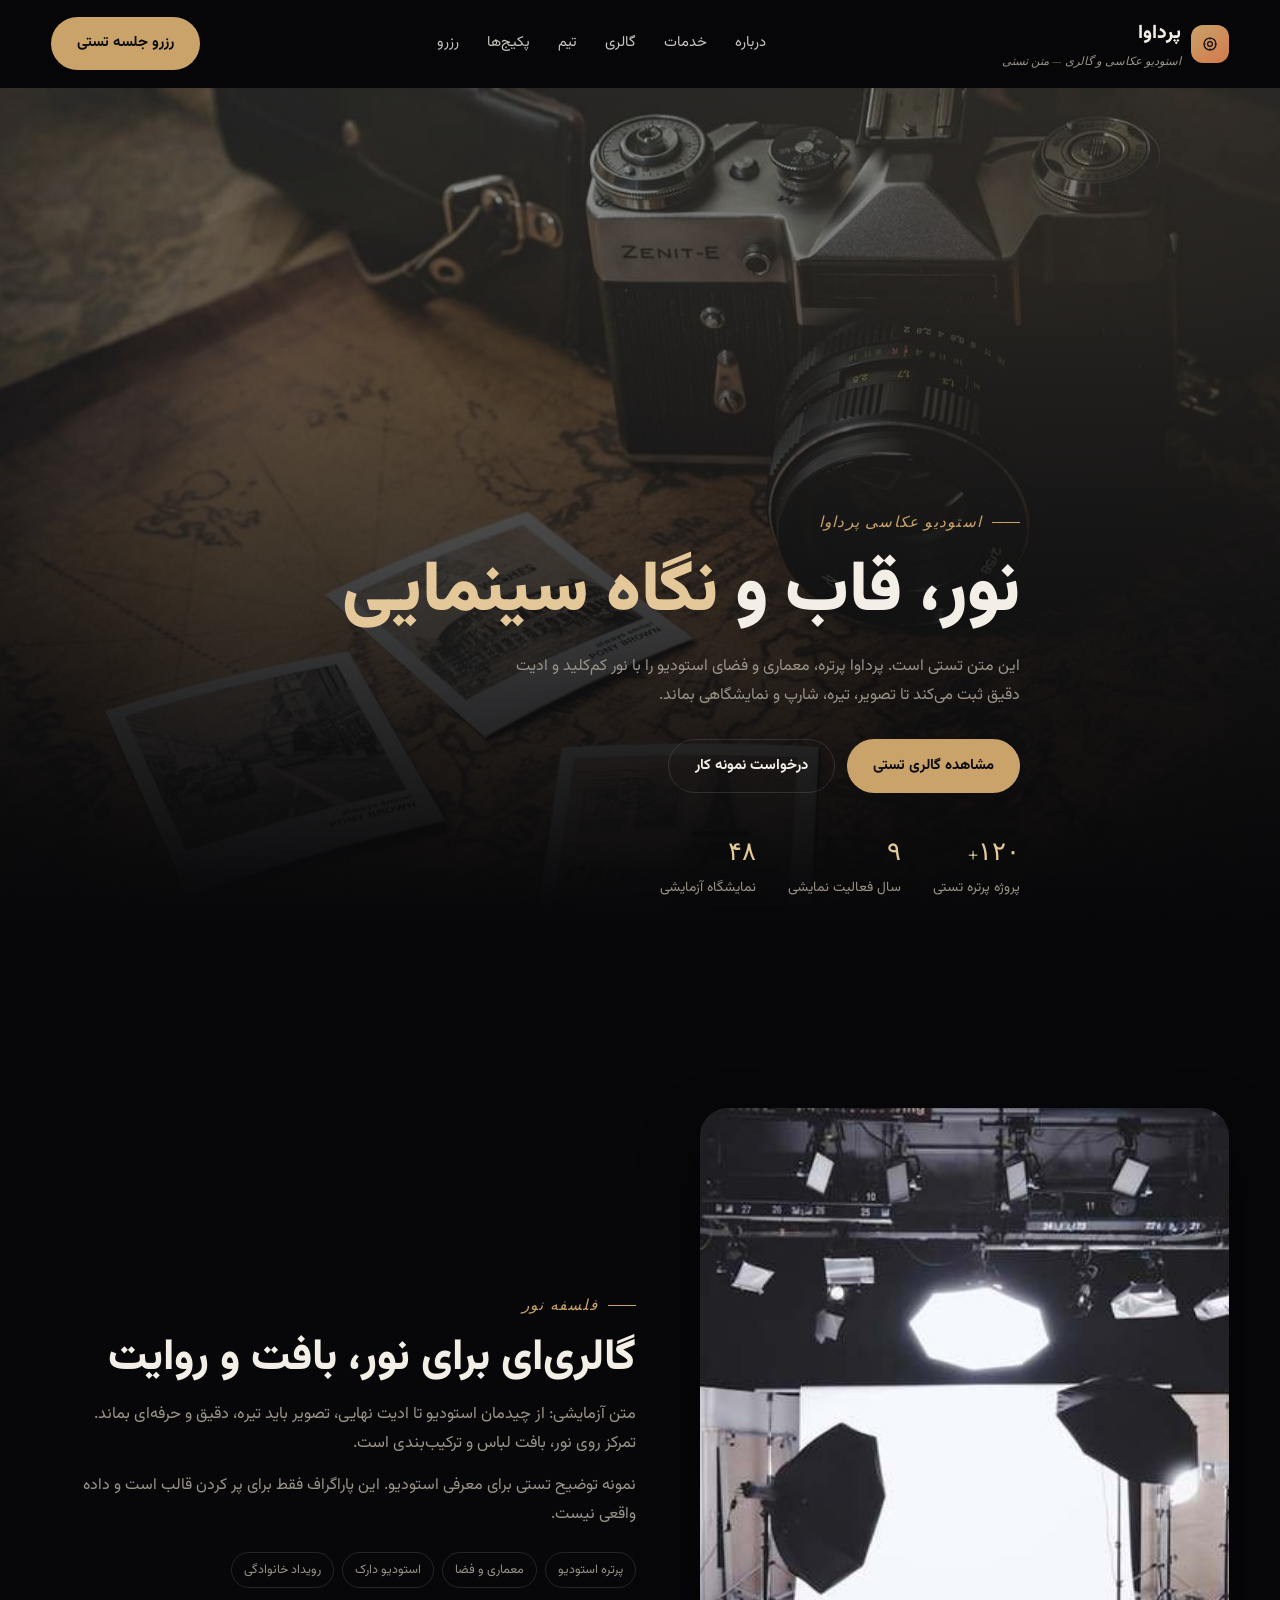
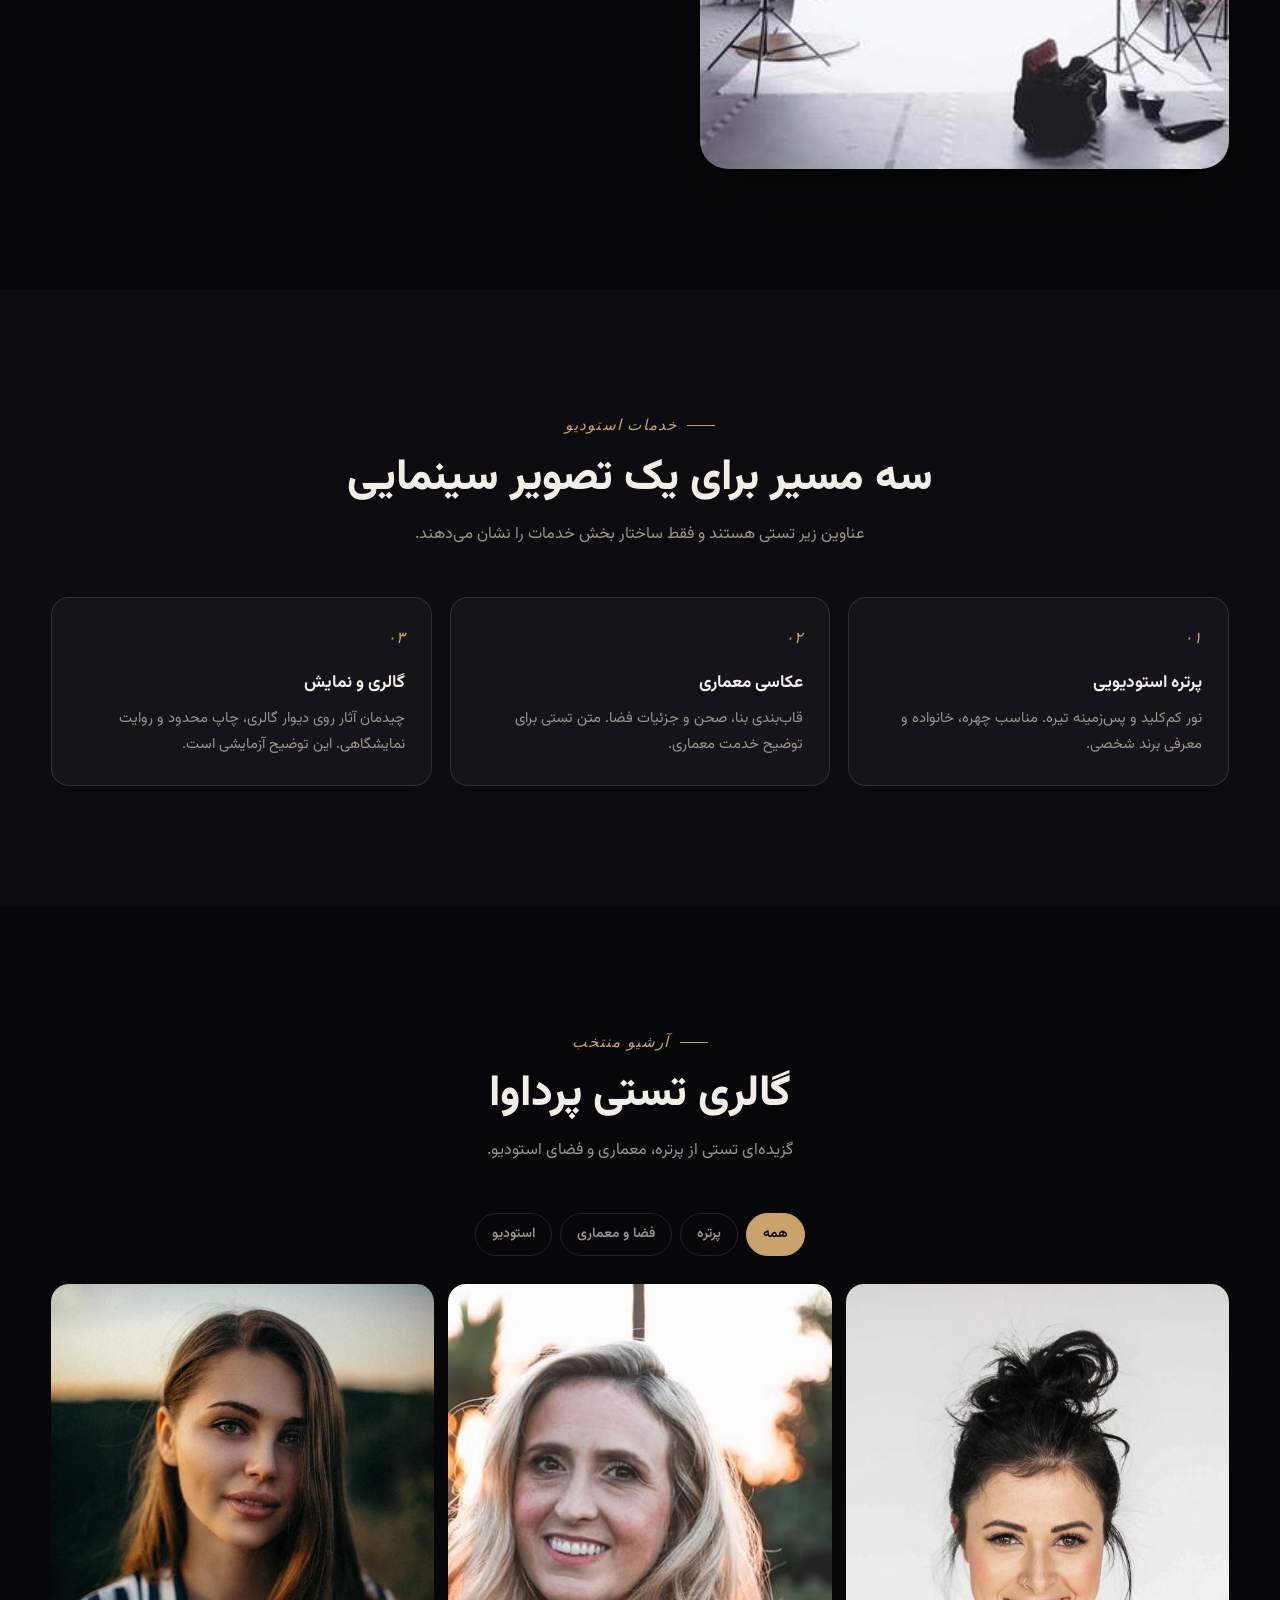
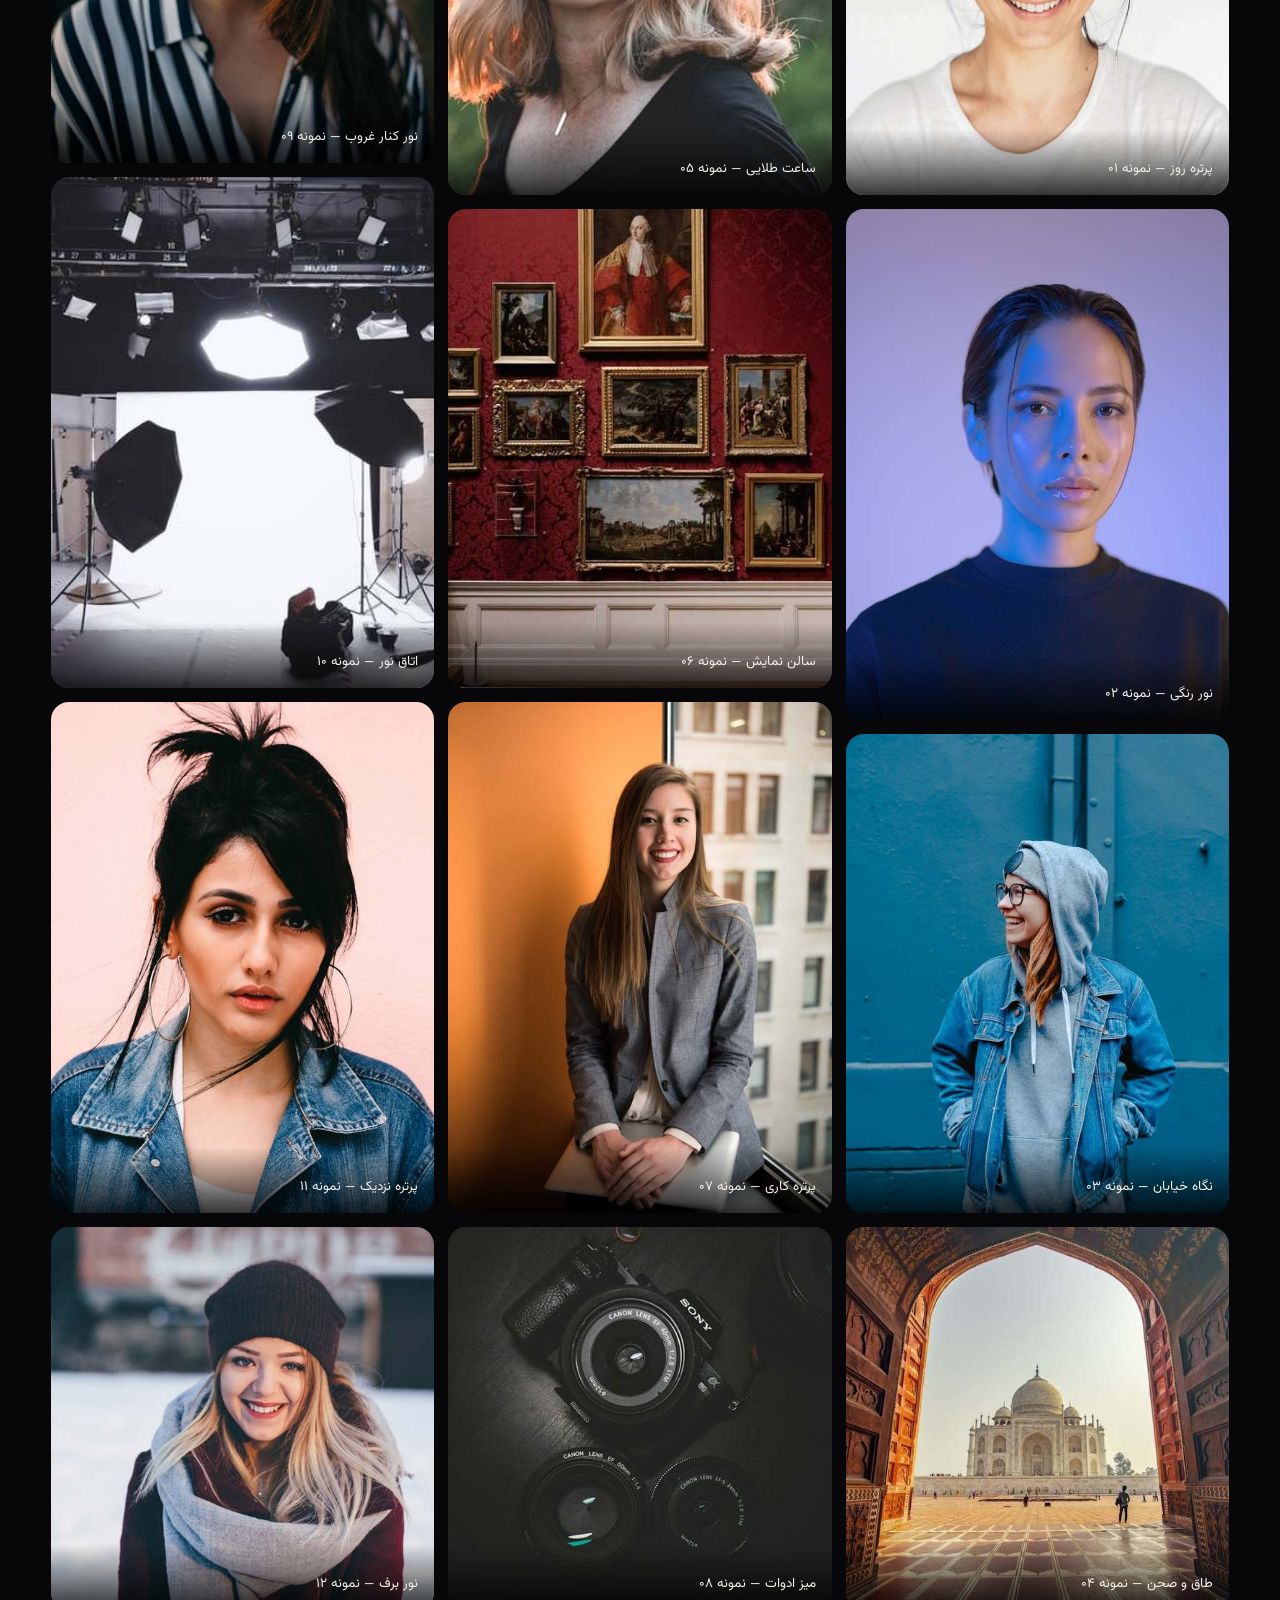
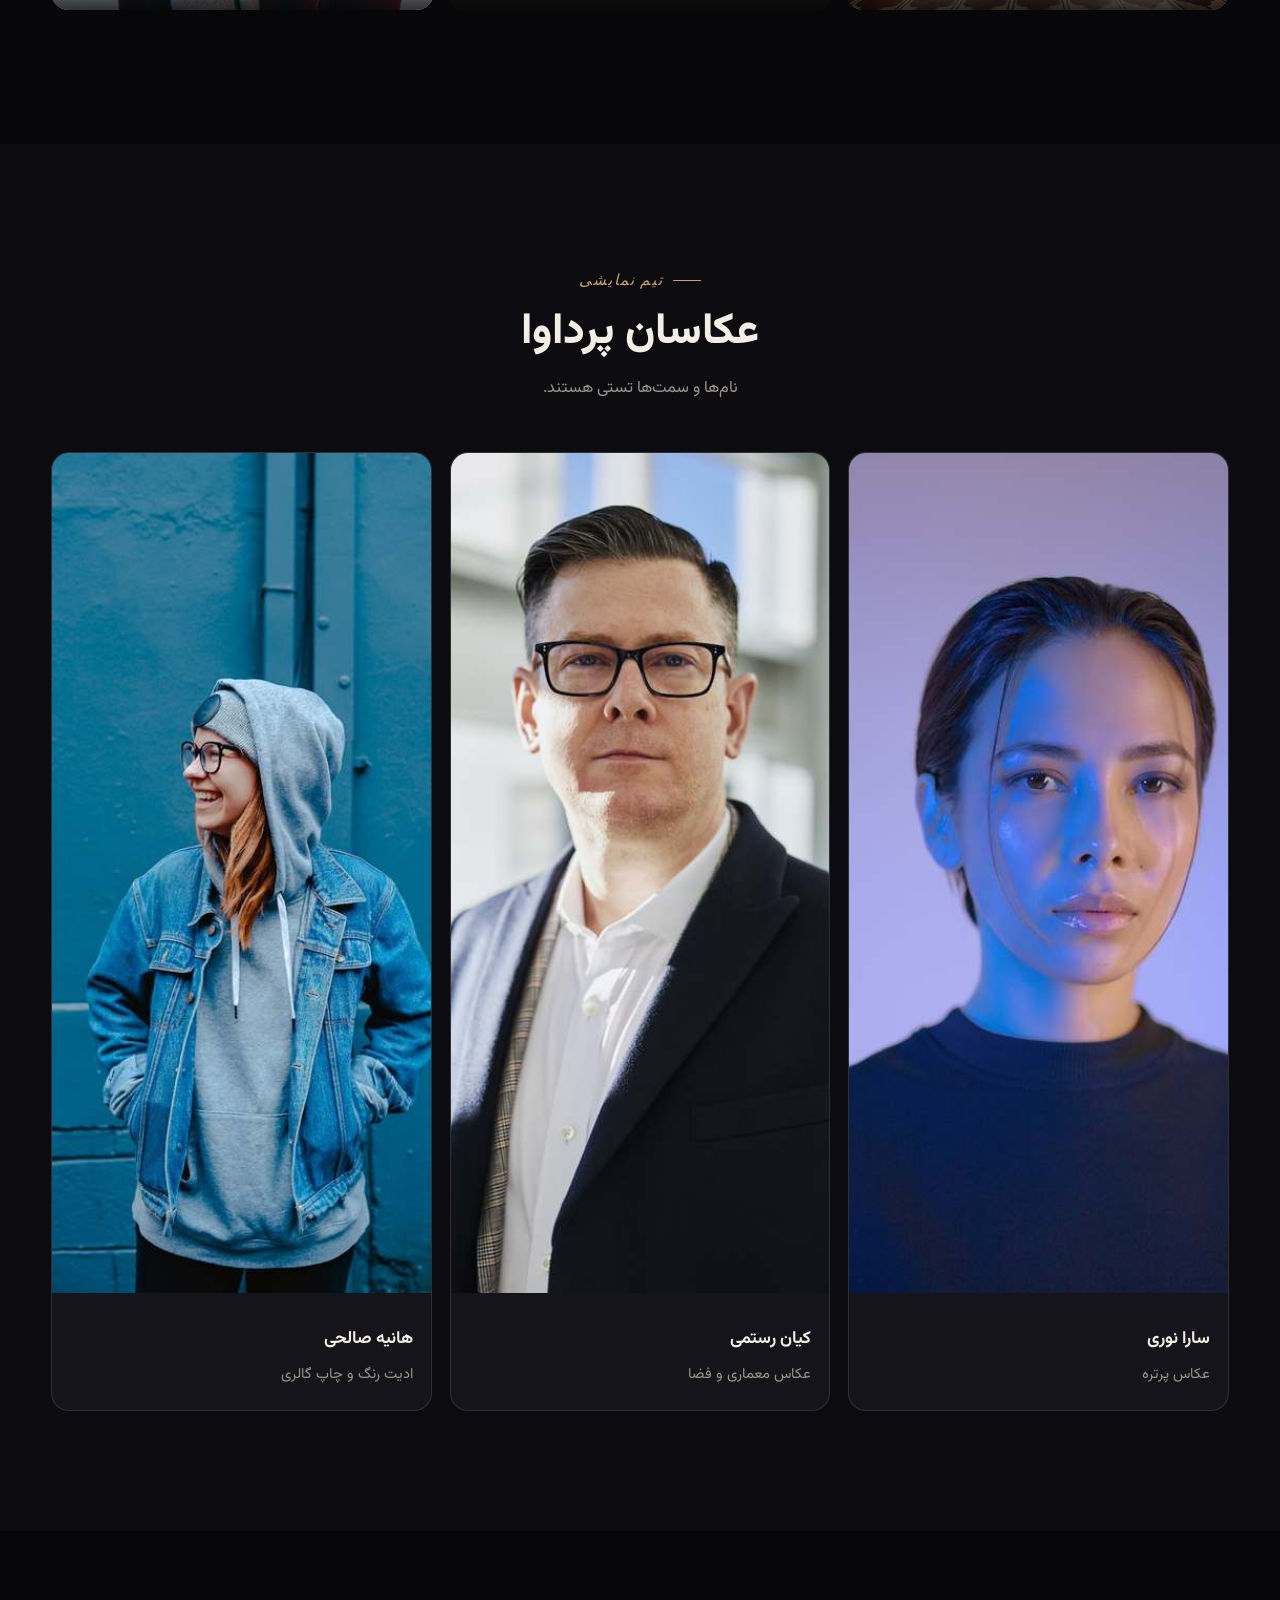
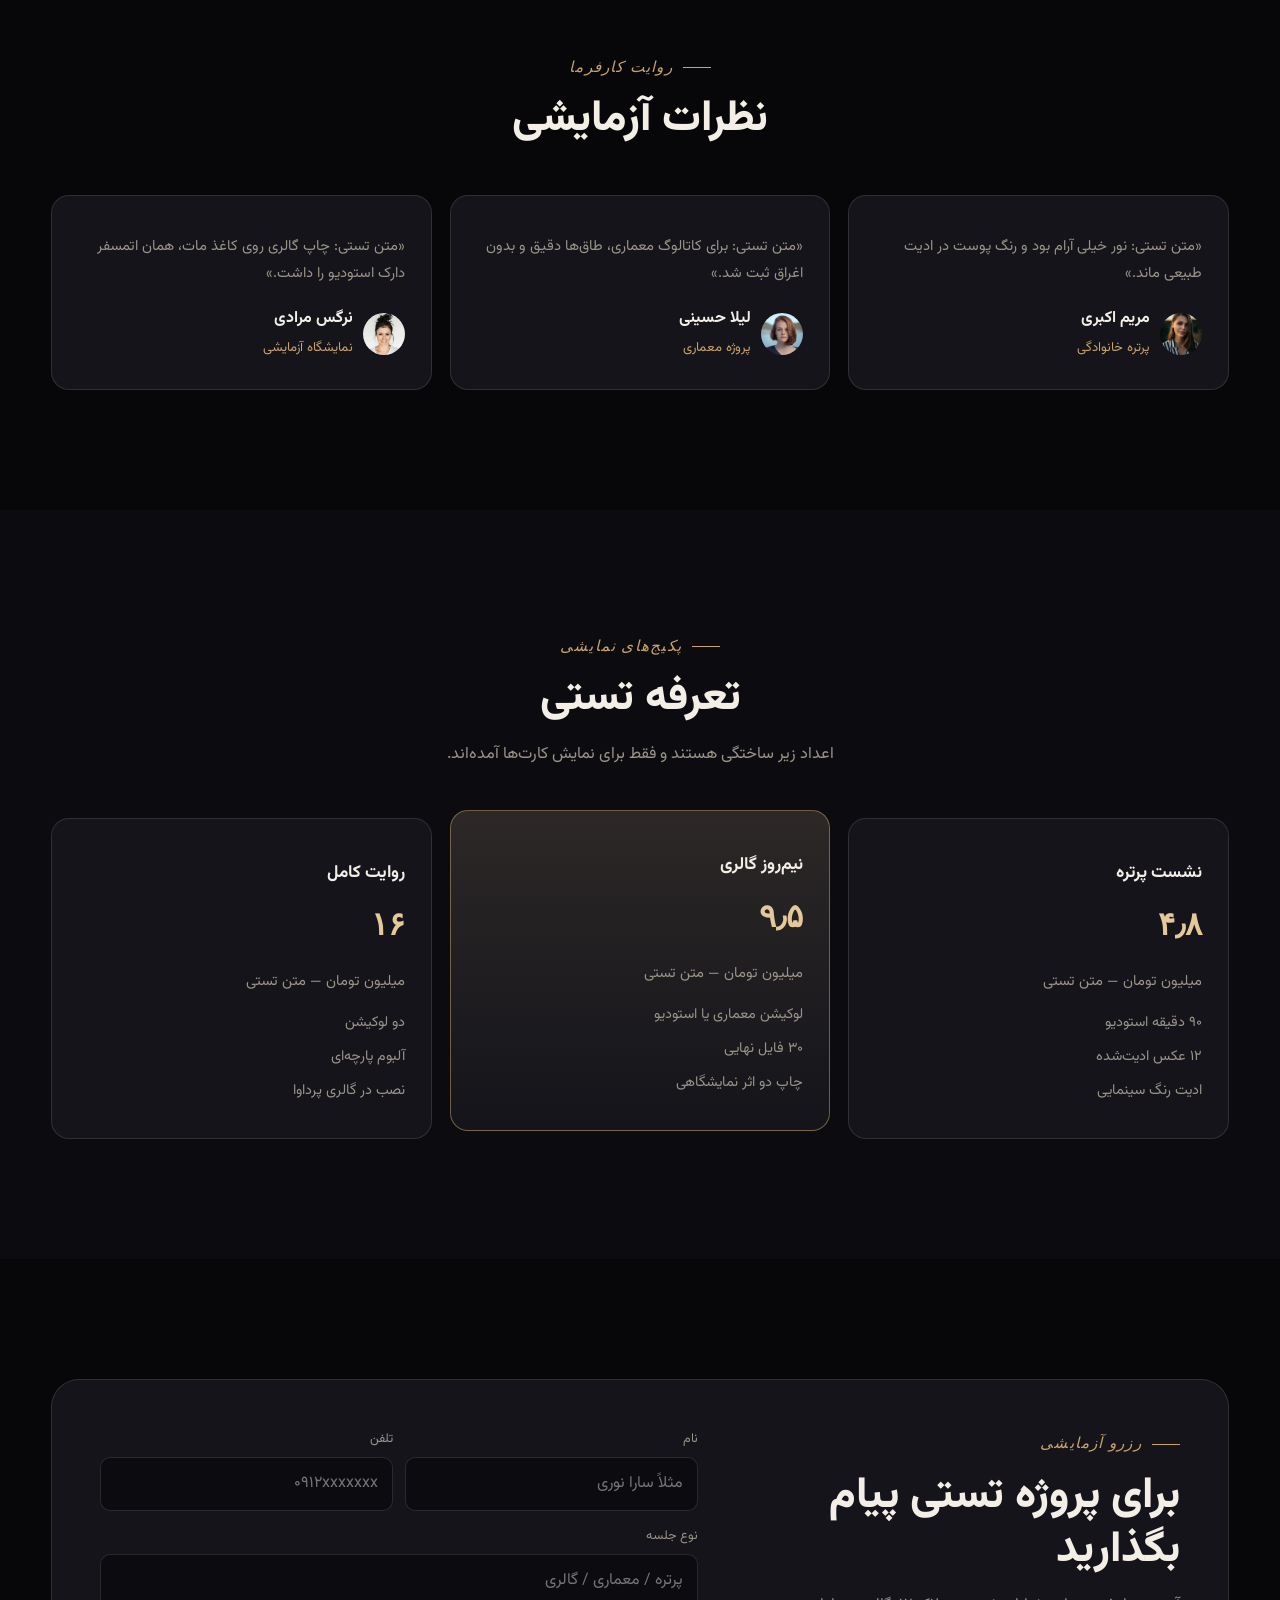
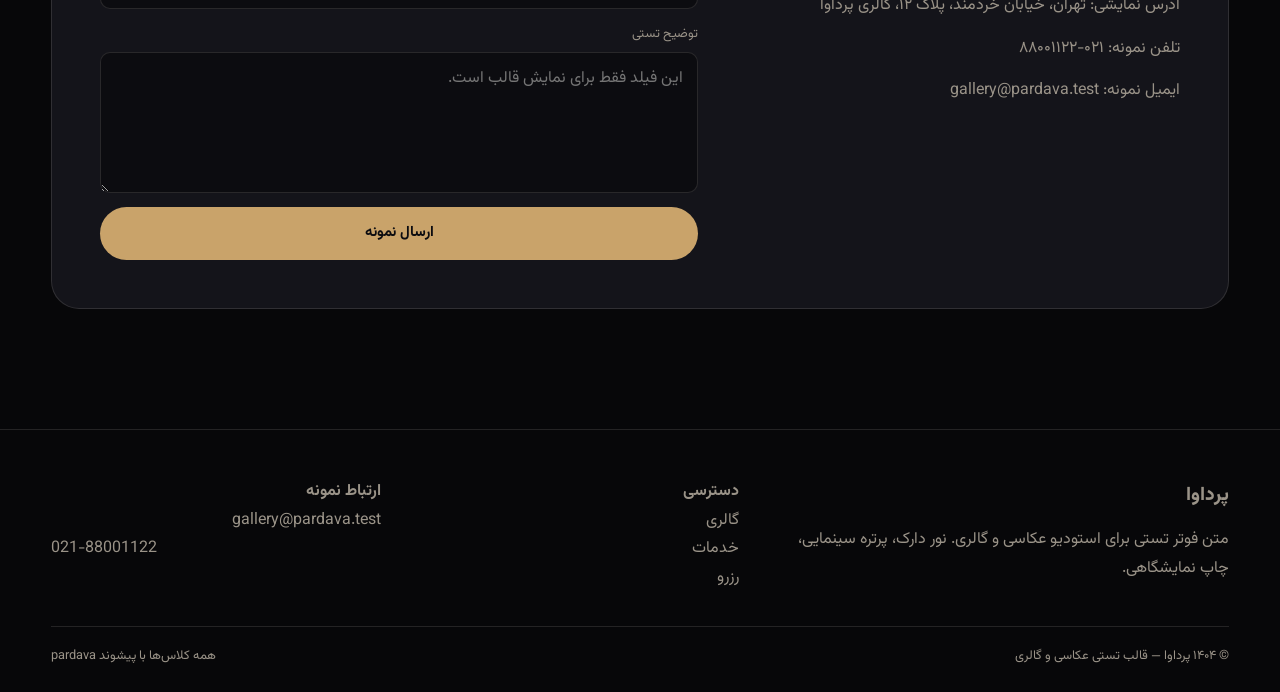
==== commit 9d6a0684: "Refresh gallery hero and portraits without hijab requirement Replace the veiled hero with a cinemati" ====
--- a/pardava-gallery/index.html
+++ b/pardava-gallery/index.html
@@ -4,7 +4,7 @@
   <meta charset="UTF-8">
   <meta name="viewport" content="width=device-width, initial-scale=1.0">
   <title>پرداوا | استودیو عکاسی و گالری</title>
-  <meta name="description" content="متن تستی: استودیو عکاسی و گالری پرداوا؛ پرتره، معماری و فضای استودیو با پوشش محجبه و حرفه‌ای.">
+  <meta name="description" content="متن تستی: استودیو عکاسی و گالری پرداوا؛ پرتره، معماری و فضای استودیو با نگاه سینمایی.">
   <link rel="preconnect" href="https://fonts.googleapis.com">
   <link rel="preconnect" href="https://fonts.gstatic.com" crossorigin>
   <link href="https://fonts.googleapis.com/css2?family=Vazirmatn:wght@400;500;600;700;800;900&family=Cormorant+Garamond:ital,wght@0,500;1,400;1,500&display=swap" rel="stylesheet">
@@ -34,12 +34,12 @@
 
   <section class="pardava-hero" id="pardava-hero">
     <div class="pardava-hero__media">
-      <img src="assets/images/hero.jpg" alt="پرتره محجبه در نور طبیعی جنگل — تصویر تستی گالری پرداوا" width="1400" height="1800">
+      <img src="assets/images/hero.jpg" alt="دوربین کلاسیک روی نقشه و چاپ‌های سفر — بنر هیرو گالری پرداوا" width="1600" height="1067">
     </div>
     <div class="pardava-wrap pardava-hero__inner">
       <p class="pardava-kicker">استودیو عکاسی پرداوا</p>
-      <h1>نور، سکوت و <em>نگاه محجوب</em></h1>
-      <p class="pardava-hero__text">این متن تستی است. پرداوا برای پرتره‌های محجبه، معماری اسلامی و فضای استودیو، نور را آرام و دقیق می‌چیند تا تصویر، متین و سینمایی بماند.</p>
+      <h1>نور، قاب و <em>نگاه سینمایی</em></h1>
+      <p class="pardava-hero__text">این متن تستی است. پرداوا پرتره، معماری و فضای استودیو را با نور کم‌کلید و ادیت دقیق ثبت می‌کند تا تصویر، تیره، شارپ و نمایشگاهی بماند.</p>
       <div class="pardava-hero__actions">
         <a class="pardava-btn pardava-btn--gold" href="#pardava-gallery">مشاهده گالری تستی</a>
         <a class="pardava-btn pardava-btn--ghost" href="#pardava-contact">درخواست نمونه کار</a>
@@ -59,12 +59,12 @@
       </div>
       <div>
         <p class="pardava-kicker">فلسفه نور</p>
-        <h2 class="pardava-title">گالری‌ای که لباس و نگاه را محترم می‌شمارد</h2>
-        <p class="pardava-lead">متن آزمایشی: در پرداوا پوشش کامل، حجاب و وقار سوژه خط قرمز کار است. از چیدمان استودیو تا ادیت نهایی، تصویر باید آرام، تیره و حرفه‌ای بماند.</p>
+        <h2 class="pardava-title">گالری‌ای برای نور، بافت و روایت</h2>
+        <p class="pardava-lead">متن آزمایشی: از چیدمان استودیو تا ادیت نهایی، تصویر باید تیره، دقیق و حرفه‌ای بماند. تمرکز روی نور، بافت لباس و ترکیب‌بندی است.</p>
         <p class="pardava-note">نمونه توضیح تستی برای معرفی استودیو. این پاراگراف فقط برای پر کردن قالب است و داده واقعی نیست.</p>
         <div class="pardava-chips">
-          <span class="pardava-chip">پرتره محجبه</span>
-          <span class="pardava-chip">معماری اسلامی</span>
+          <span class="pardava-chip">پرتره استودیو</span>
+          <span class="pardava-chip">معماری و فضا</span>
           <span class="pardava-chip">استودیو دارک</span>
           <span class="pardava-chip">رویداد خانوادگی</span>
         </div>
@@ -76,19 +76,19 @@
     <div class="pardava-wrap">
       <div class="pardava-head pardava-head--center">
         <p class="pardava-kicker">خدمات استودیو</p>
-        <h2 class="pardava-title">سه مسیر برای یک تصویر متین</h2>
+        <h2 class="pardava-title">سه مسیر برای یک تصویر سینمایی</h2>
         <p class="pardava-lead">عناوین زیر تستی هستند و فقط ساختار بخش خدمات را نشان می‌دهند.</p>
       </div>
       <div class="pardava-services">
         <article class="pardava-card">
           <span class="pardava-card__index">۰۱</span>
           <h3>پرتره استودیویی</h3>
-          <p>نور کم‌کلید، پس‌زمینه تیره و پوشش کامل. مناسب چهره، خانواده و معرفی برند شخصی.</p>
+          <p>نور کم‌کلید و پس‌زمینه تیره. مناسب چهره، خانواده و معرفی برند شخصی.</p>
         </article>
         <article class="pardava-card">
           <span class="pardava-card__index">۰۲</span>
           <h3>عکاسی معماری</h3>
-          <p>قاب‌بندی طاق، صحن و جزئیات اسلامی. متن تستی برای توضیح خدمت معماری.</p>
+          <p>قاب‌بندی بنا، صحن و جزئیات فضا. متن تستی برای توضیح خدمت معماری.</p>
         </article>
         <article class="pardava-card">
           <span class="pardava-card__index">۰۳</span>
@@ -104,7 +104,7 @@
       <div class="pardava-head pardava-head--center">
         <p class="pardava-kicker">آرشیو منتخب</p>
         <h2 class="pardava-title">گالری تستی پرداوا</h2>
-        <p class="pardava-lead">همه تصاویر با پوشش محجبه یا فضای معماری و استودیو انتخاب شده‌اند.</p>
+        <p class="pardava-lead">گزیده‌ای تستی از پرتره، معماری و فضای استودیو.</p>
       </div>
       <div class="pardava-filters" id="pardava-filters">
         <button type="button" class="pardava-filter is-active" data-pardava-filter="all">همه</button>
@@ -113,18 +113,18 @@
         <button type="button" class="pardava-filter" data-pardava-filter="gear">استودیو</button>
       </div>
       <div class="pardava-masonry" id="pardava-shots">
-        <figure class="pardava-shot" data-pardava-cat="portrait"><img src="assets/images/portrait-1.jpg" alt="پرتره محجبه با مانتوی راه‌راه — نمونه تستی"><figcaption class="pardava-shot__cap">پرتره روز — نمونه ۰۱</figcaption></figure>
-        <figure class="pardava-shot" data-pardava-cat="portrait"><img src="assets/images/portrait-2.jpg" alt="پرتره محجبه خاکستری در فضای باز — نمونه تستی"><figcaption class="pardava-shot__cap">نگاه آرام — نمونه ۰۲</figcaption></figure>
-        <figure class="pardava-shot" data-pardava-cat="portrait"><img src="assets/images/portrait-6.jpg" alt="پرتره محجبه با شال سبز — نمونه تستی"><figcaption class="pardava-shot__cap">نور جنگل — نمونه ۰۳</figcaption></figure>
-        <figure class="pardava-shot" data-pardava-cat="space"><img src="assets/images/arch.jpg" alt="قاب معماری اسلامی تاج‌محل — نمونه تستی"><figcaption class="pardava-shot__cap">طاق و صحن — نمونه ۰۴</figcaption></figure>
-        <figure class="pardava-shot" data-pardava-cat="portrait"><img src="assets/images/portrait-4.jpg" alt="پرتره محجبه با لباس مشکی — نمونه تستی"><figcaption class="pardava-shot__cap">پرتره شب‌گونه — نمونه ۰۵</figcaption></figure>
+        <figure class="pardava-shot" data-pardava-cat="portrait"><img src="assets/images/portrait-1.jpg" alt="پرتره استودیویی با تی‌شرت سفید — نمونه تستی"><figcaption class="pardava-shot__cap">پرتره روز — نمونه ۰۱</figcaption></figure>
+        <figure class="pardava-shot" data-pardava-cat="portrait"><img src="assets/images/portrait-2.jpg" alt="پرتره رنگی با نور آبی — نمونه تستی"><figcaption class="pardava-shot__cap">نور رنگی — نمونه ۰۲</figcaption></figure>
+        <figure class="pardava-shot" data-pardava-cat="portrait"><img src="assets/images/portrait-6.jpg" alt="پرتره شهری با کلاه و جین — نمونه تستی"><figcaption class="pardava-shot__cap">نگاه خیابان — نمونه ۰۳</figcaption></figure>
+        <figure class="pardava-shot" data-pardava-cat="space"><img src="assets/images/arch.jpg" alt="قاب معماری و صحن — نمونه تستی"><figcaption class="pardava-shot__cap">طاق و صحن — نمونه ۰۴</figcaption></figure>
+        <figure class="pardava-shot" data-pardava-cat="portrait"><img src="assets/images/portrait-4.jpg" alt="پرتره فضای باز با لباس مشکی — نمونه تستی"><figcaption class="pardava-shot__cap">ساعت طلایی — نمونه ۰۵</figcaption></figure>
         <figure class="pardava-shot" data-pardava-cat="space"><img src="assets/images/gallery.jpg" alt="سالن گالری با قاب‌های طلایی — نمونه تستی"><figcaption class="pardava-shot__cap">سالن نمایش — نمونه ۰۶</figcaption></figure>
-        <figure class="pardava-shot" data-pardava-cat="portrait"><img src="assets/images/portrait-5.jpg" alt="پرتره با پوشش کامل و نقاب — نمونه تستی"><figcaption class="pardava-shot__cap">جزئیات نگاه — نمونه ۰۷</figcaption></figure>
+        <figure class="pardava-shot" data-pardava-cat="portrait"><img src="assets/images/portrait-5.jpg" alt="پرتره اداری با کت خاکستری — نمونه تستی"><figcaption class="pardava-shot__cap">پرتره کاری — نمونه ۰۷</figcaption></figure>
         <figure class="pardava-shot" data-pardava-cat="gear"><img src="assets/images/camera.jpg" alt="دوربین و لنز روی میز تیره — نمونه تستی"><figcaption class="pardava-shot__cap">میز ادوات — نمونه ۰۸</figcaption></figure>
-        <figure class="pardava-shot" data-pardava-cat="portrait"><img src="assets/images/portrait-8.jpg" alt="چادر مشکی در کنار آب — نمونه تستی"><figcaption class="pardava-shot__cap">سکوت کنار آب — نمونه ۰۹</figcaption></figure>
+        <figure class="pardava-shot" data-pardava-cat="portrait"><img src="assets/images/portrait-8.jpg" alt="پرتره با پیراهن راه‌راه — نمونه تستی"><figcaption class="pardava-shot__cap">نور کنار غروب — نمونه ۰۹</figcaption></figure>
         <figure class="pardava-shot" data-pardava-cat="gear"><img src="assets/images/studio.jpg" alt="چیدمان نور استودیو — نمونه تستی"><figcaption class="pardava-shot__cap">اتاق نور — نمونه ۱۰</figcaption></figure>
-        <figure class="pardava-shot" data-pardava-cat="portrait"><img src="assets/images/portrait-7.jpg" alt="پرتره با پوشش کامل در نور شهری — نمونه تستی"><figcaption class="pardava-shot__cap">شب شهر — نمونه ۱۱</figcaption></figure>
-        <figure class="pardava-shot" data-pardava-cat="portrait"><img src="assets/images/portrait-3.jpg" alt="جزئیات شال و پوشش کامل — نمونه تستی"><figcaption class="pardava-shot__cap">بافت پارچه — نمونه ۱۲</figcaption></figure>
+        <figure class="pardava-shot" data-pardava-cat="portrait"><img src="assets/images/portrait-7.jpg" alt="پرتره با کت جین — نمونه تستی"><figcaption class="pardava-shot__cap">پرتره نزدیک — نمونه ۱۱</figcaption></figure>
+        <figure class="pardava-shot" data-pardava-cat="portrait"><img src="assets/images/portrait-3.jpg" alt="پرتره زمستانی با پالتو — نمونه تستی"><figcaption class="pardava-shot__cap">نور برف — نمونه ۱۲</figcaption></figure>
       </div>
     </div>
   </section>
@@ -146,7 +146,7 @@
           <img src="assets/images/portrait-2.jpg" alt="عکاس پرتره استودیو — تصویر تستی" width="700" height="840">
           <div class="pardava-person__body">
             <h3>سارا نوری</h3>
-            <p class="pardava-person__role">عکاس پرتره محجبه</p>
+            <p class="pardava-person__role">عکاس پرتره</p>
           </div>
         </article>
         <article class="pardava-card pardava-person">
@@ -175,7 +175,7 @@
       </div>
       <div class="pardava-quotes">
         <article class="pardava-card pardava-quote">
-          <p>«متن تستی: پوشش من در تمام فریم‌ها کامل ماند و نور خیلی آرام بود.»</p>
+          <p>«متن تستی: نور خیلی آرام بود و رنگ پوست در ادیت طبیعی ماند.»</p>
           <div class="pardava-quote__who">
             <img src="assets/images/client-2.jpg" alt="کارفرمای نمونه" width="84" height="84">
             <div><strong>مریم اکبری</strong><br><span class="pardava-person__role">پرتره خانوادگی</span></div>
@@ -214,7 +214,7 @@
           <ul>
             <li>۹۰ دقیقه استودیو</li>
             <li>۱۲ عکس ادیت‌شده</li>
-            <li>پوشش کامل و محجبه</li>
+            <li>ادیت رنگ سینمایی</li>
           </ul>
         </article>
         <article class="pardava-card pardava-plan pardava-plan--featured">
@@ -279,7 +279,7 @@
       <div class="pardava-footer__grid">
         <div>
           <a class="pardava-logo" href="#pardava-hero">پرداوا</a>
-          <p class="pardava-note">متن فوتر تستی برای استودیو عکاسی و گالری. پوشش محجبه، نور دارک، چاپ نمایشگاهی.</p>
+          <p class="pardava-note">متن فوتر تستی برای استودیو عکاسی و گالری. نور دارک، پرتره سینمایی، چاپ نمایشگاهی.</p>
         </div>
         <div>
           <strong>دسترسی</strong>
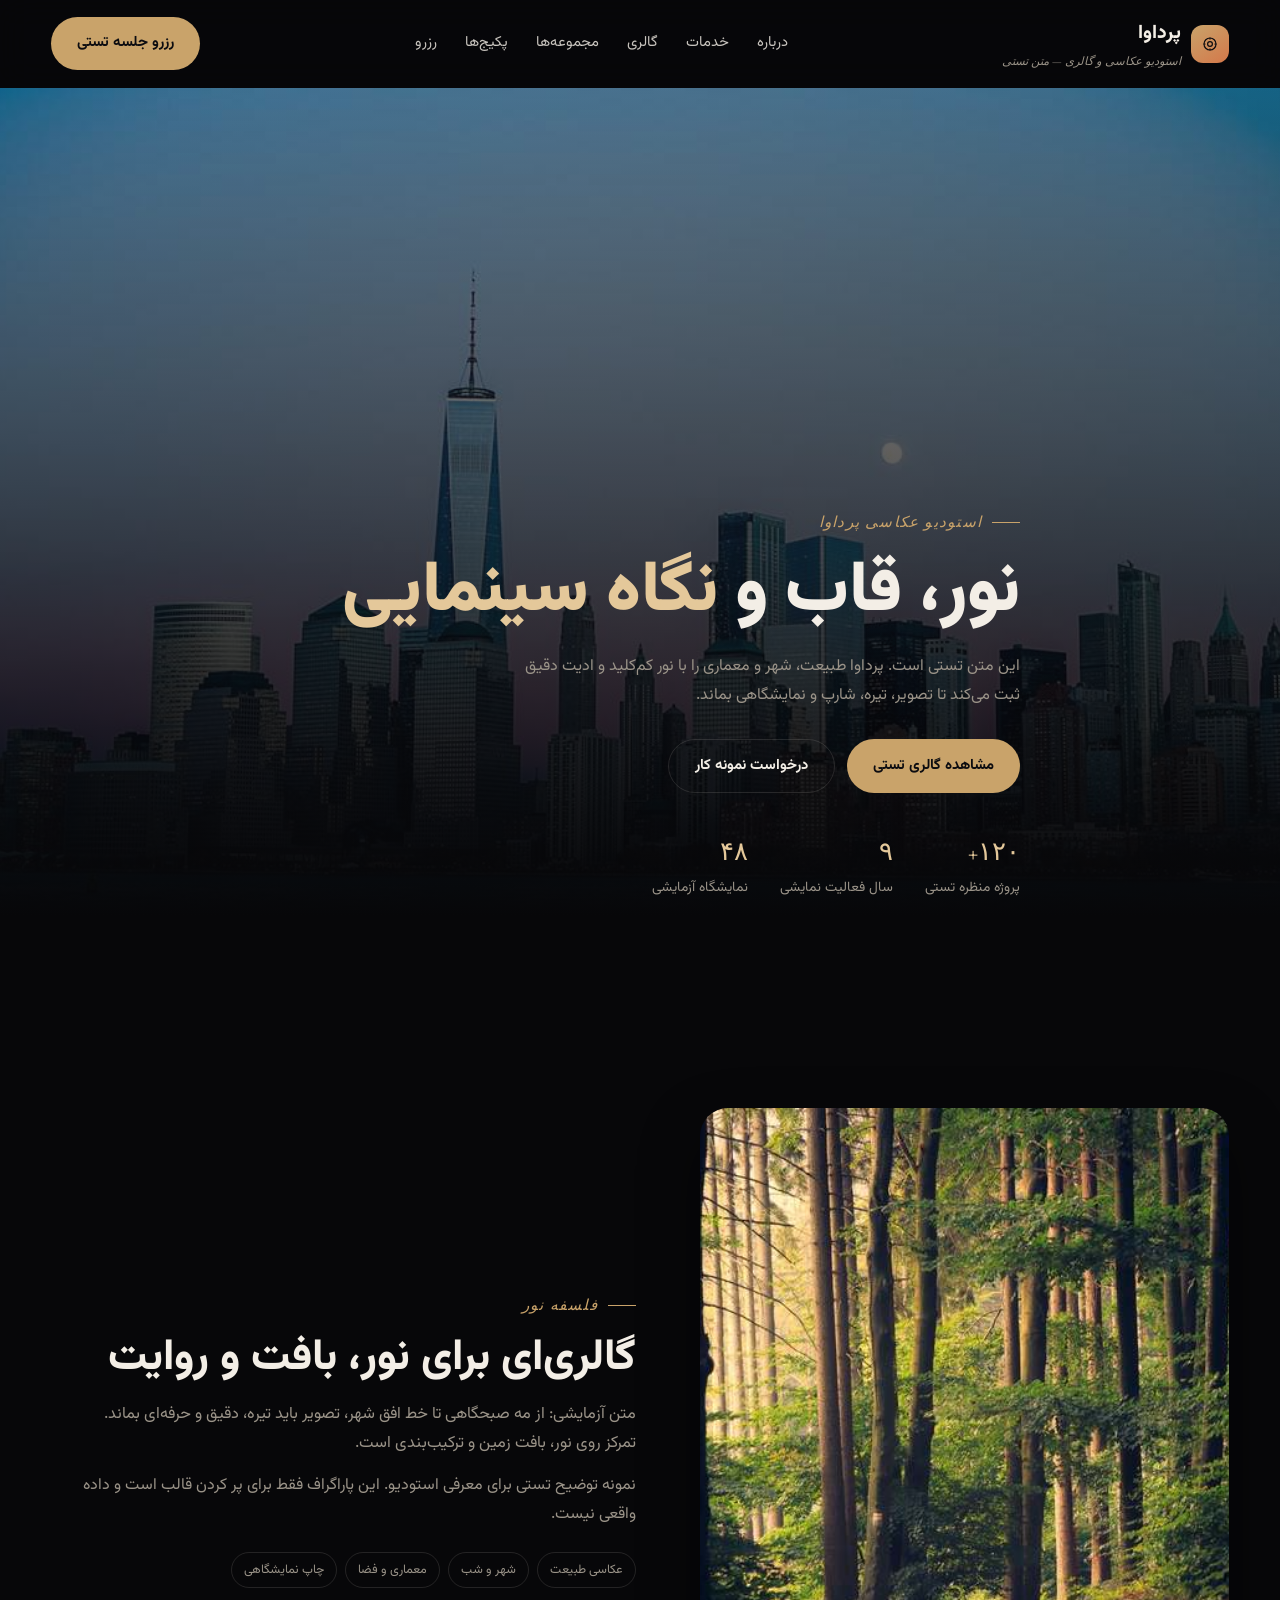
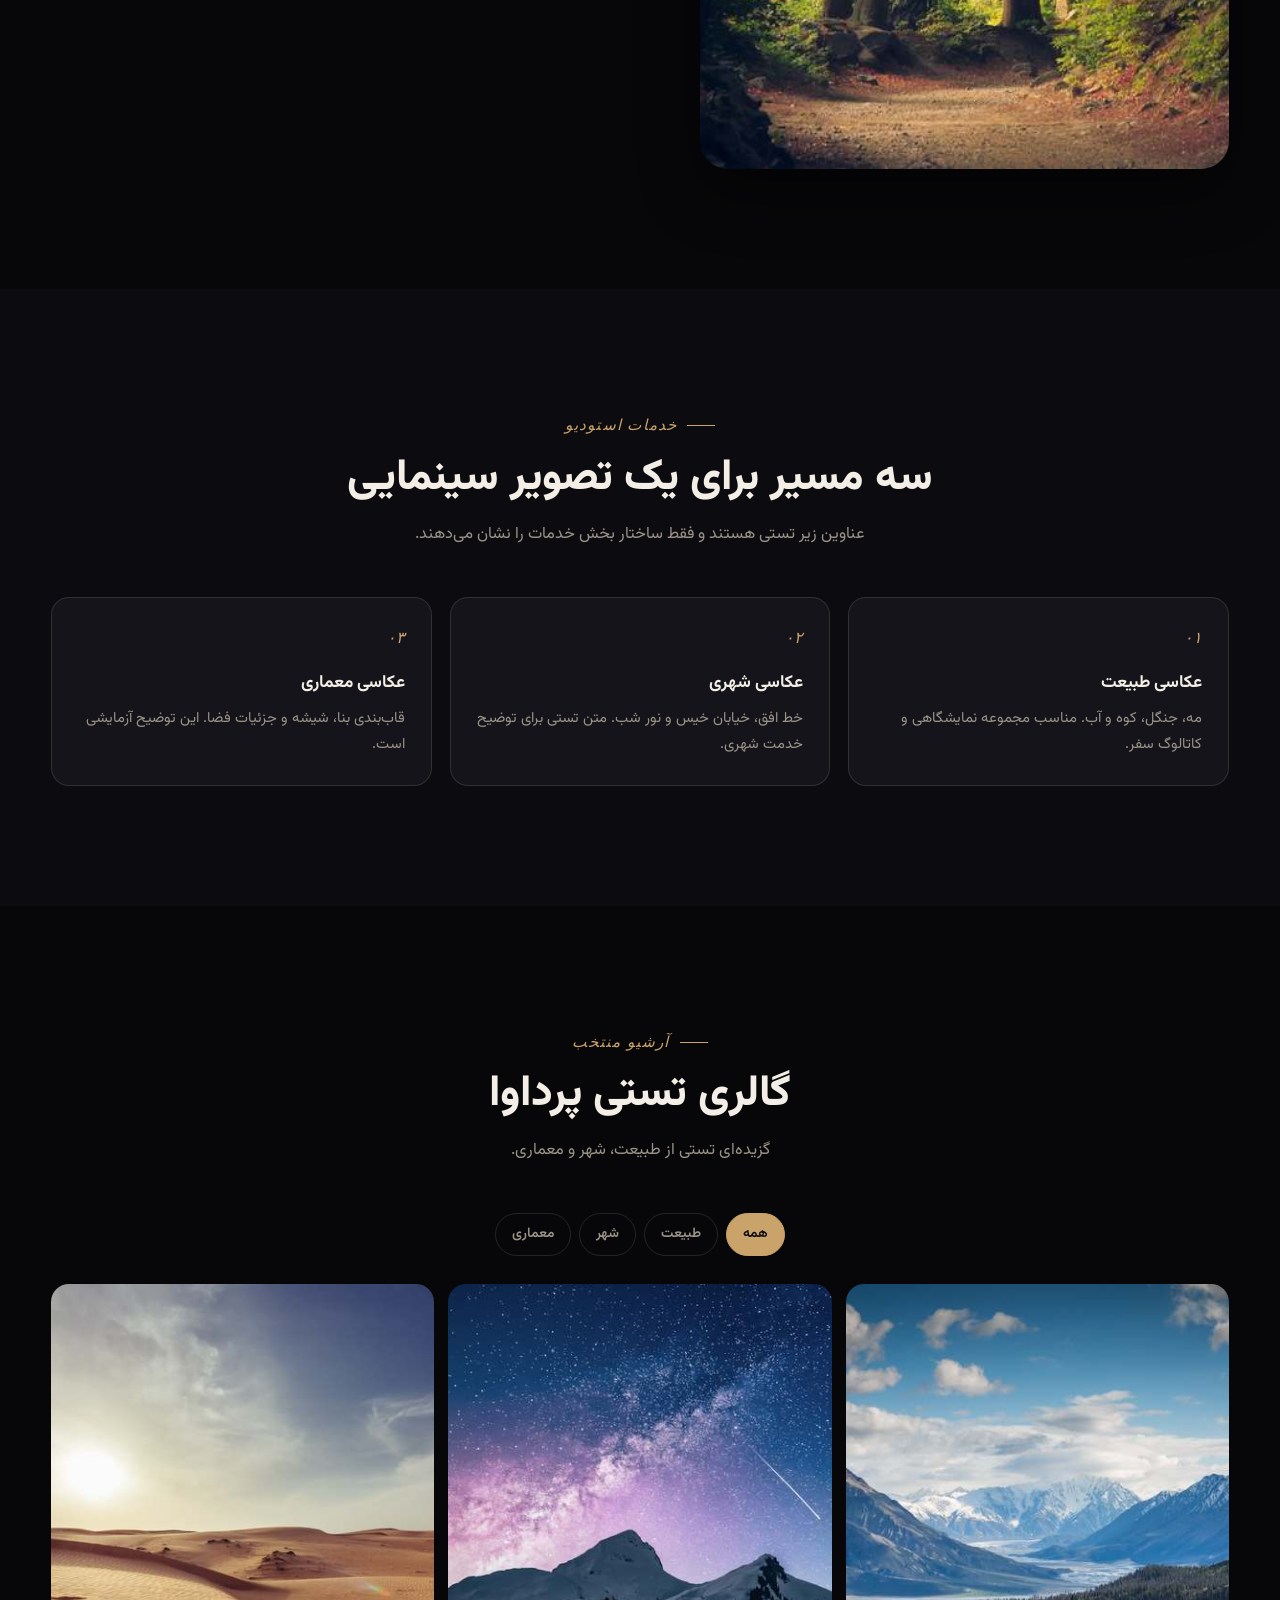
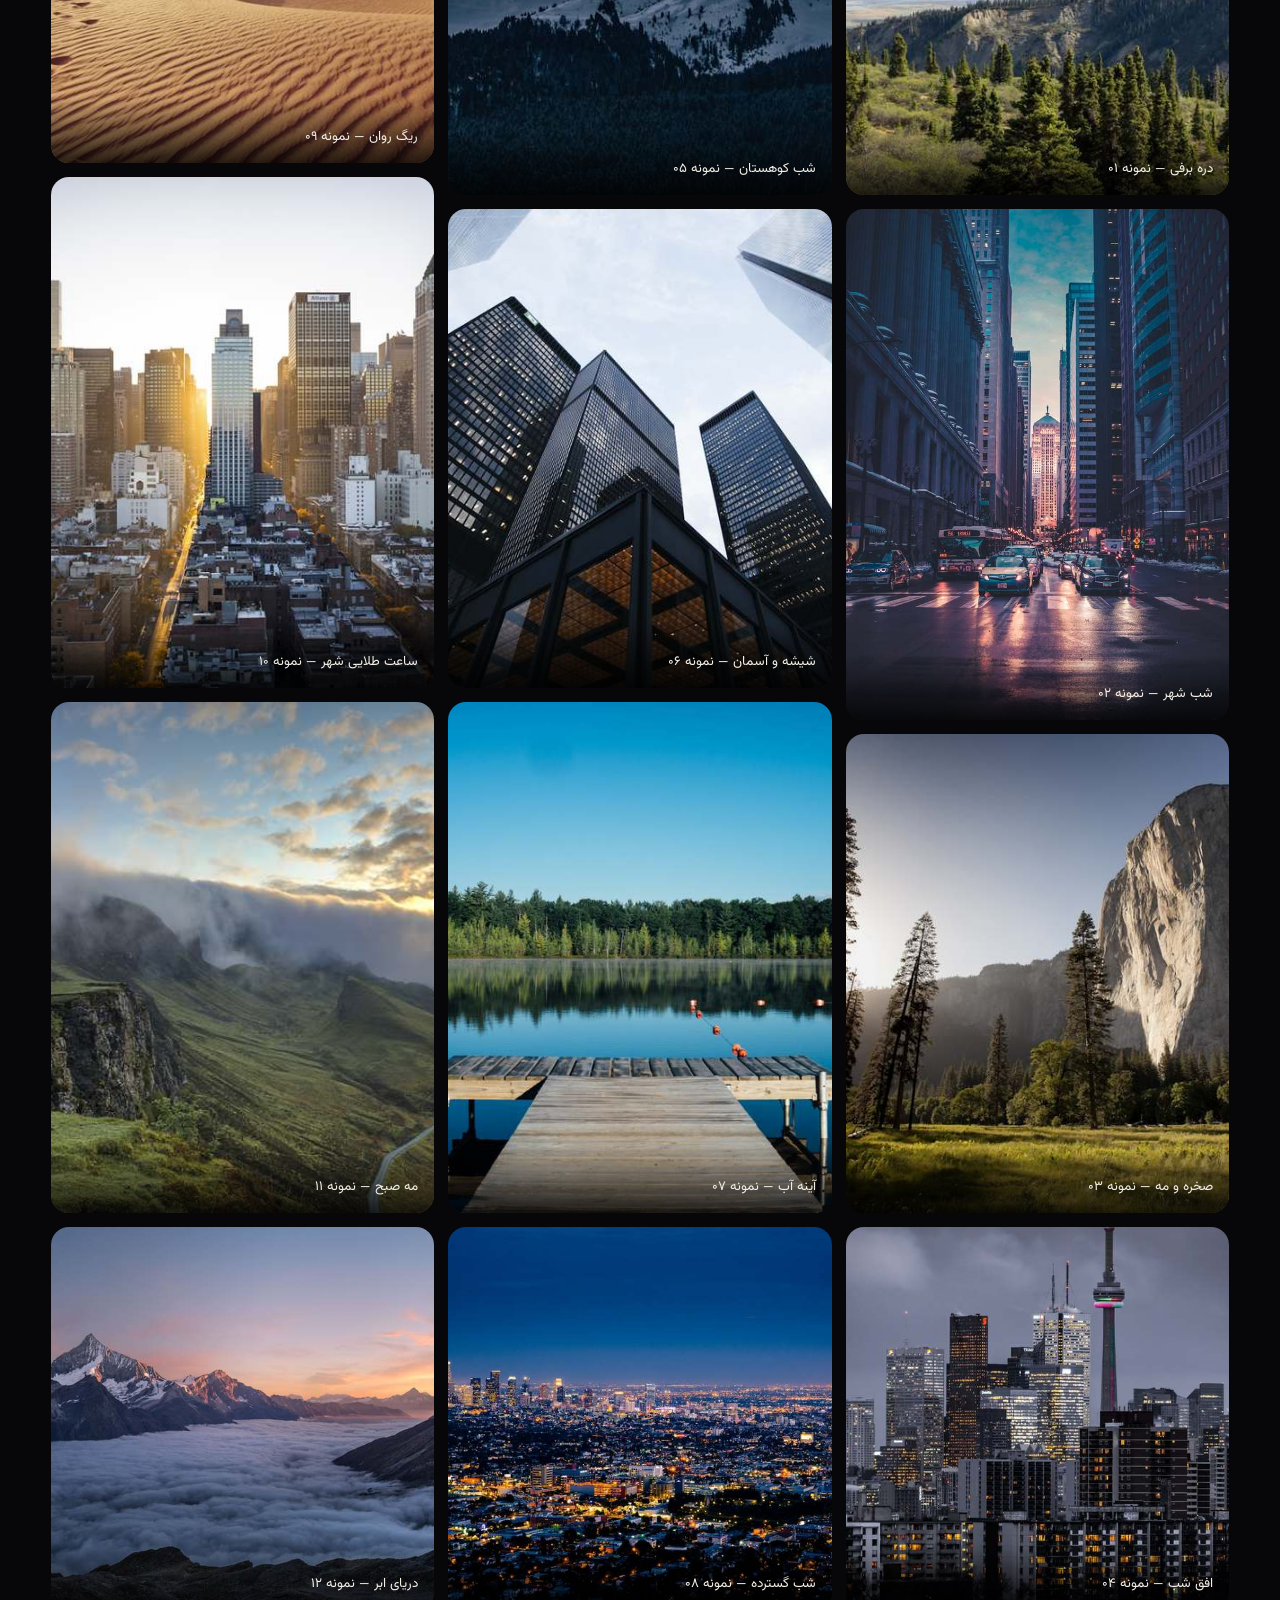
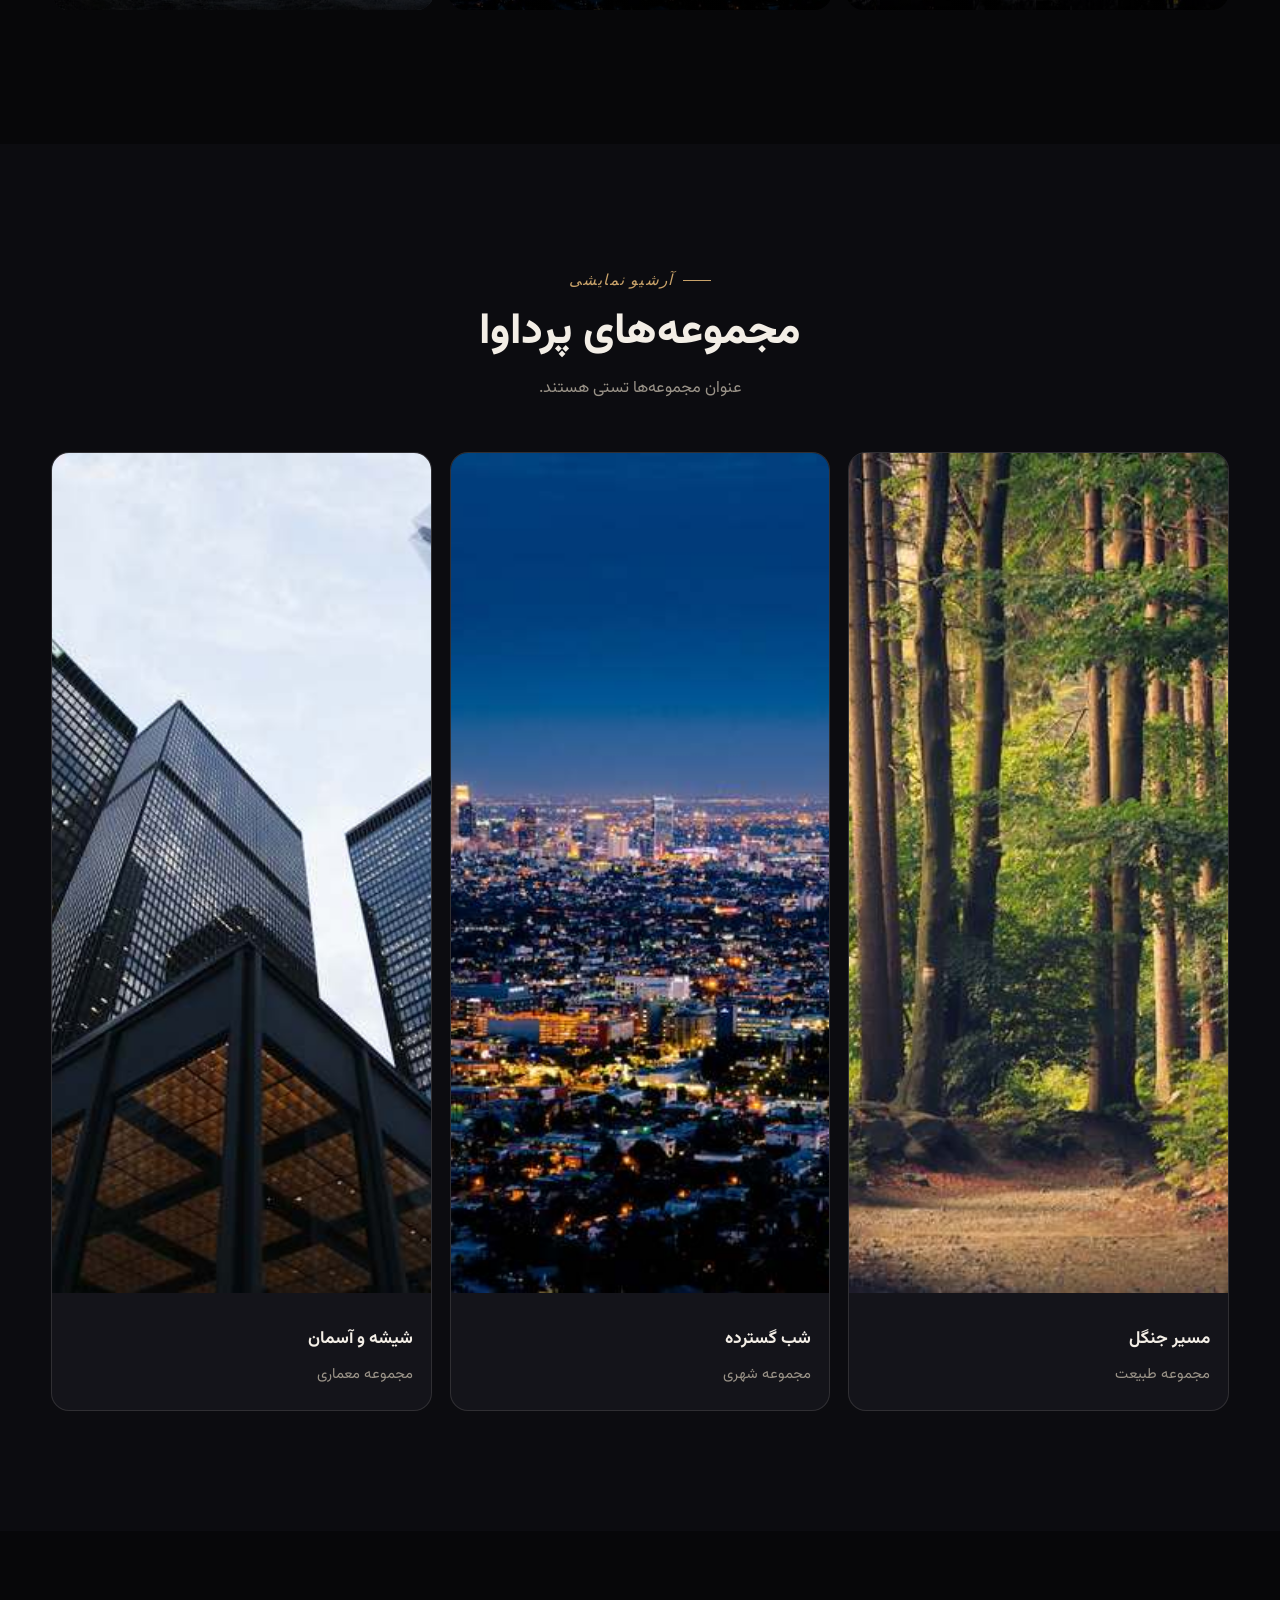
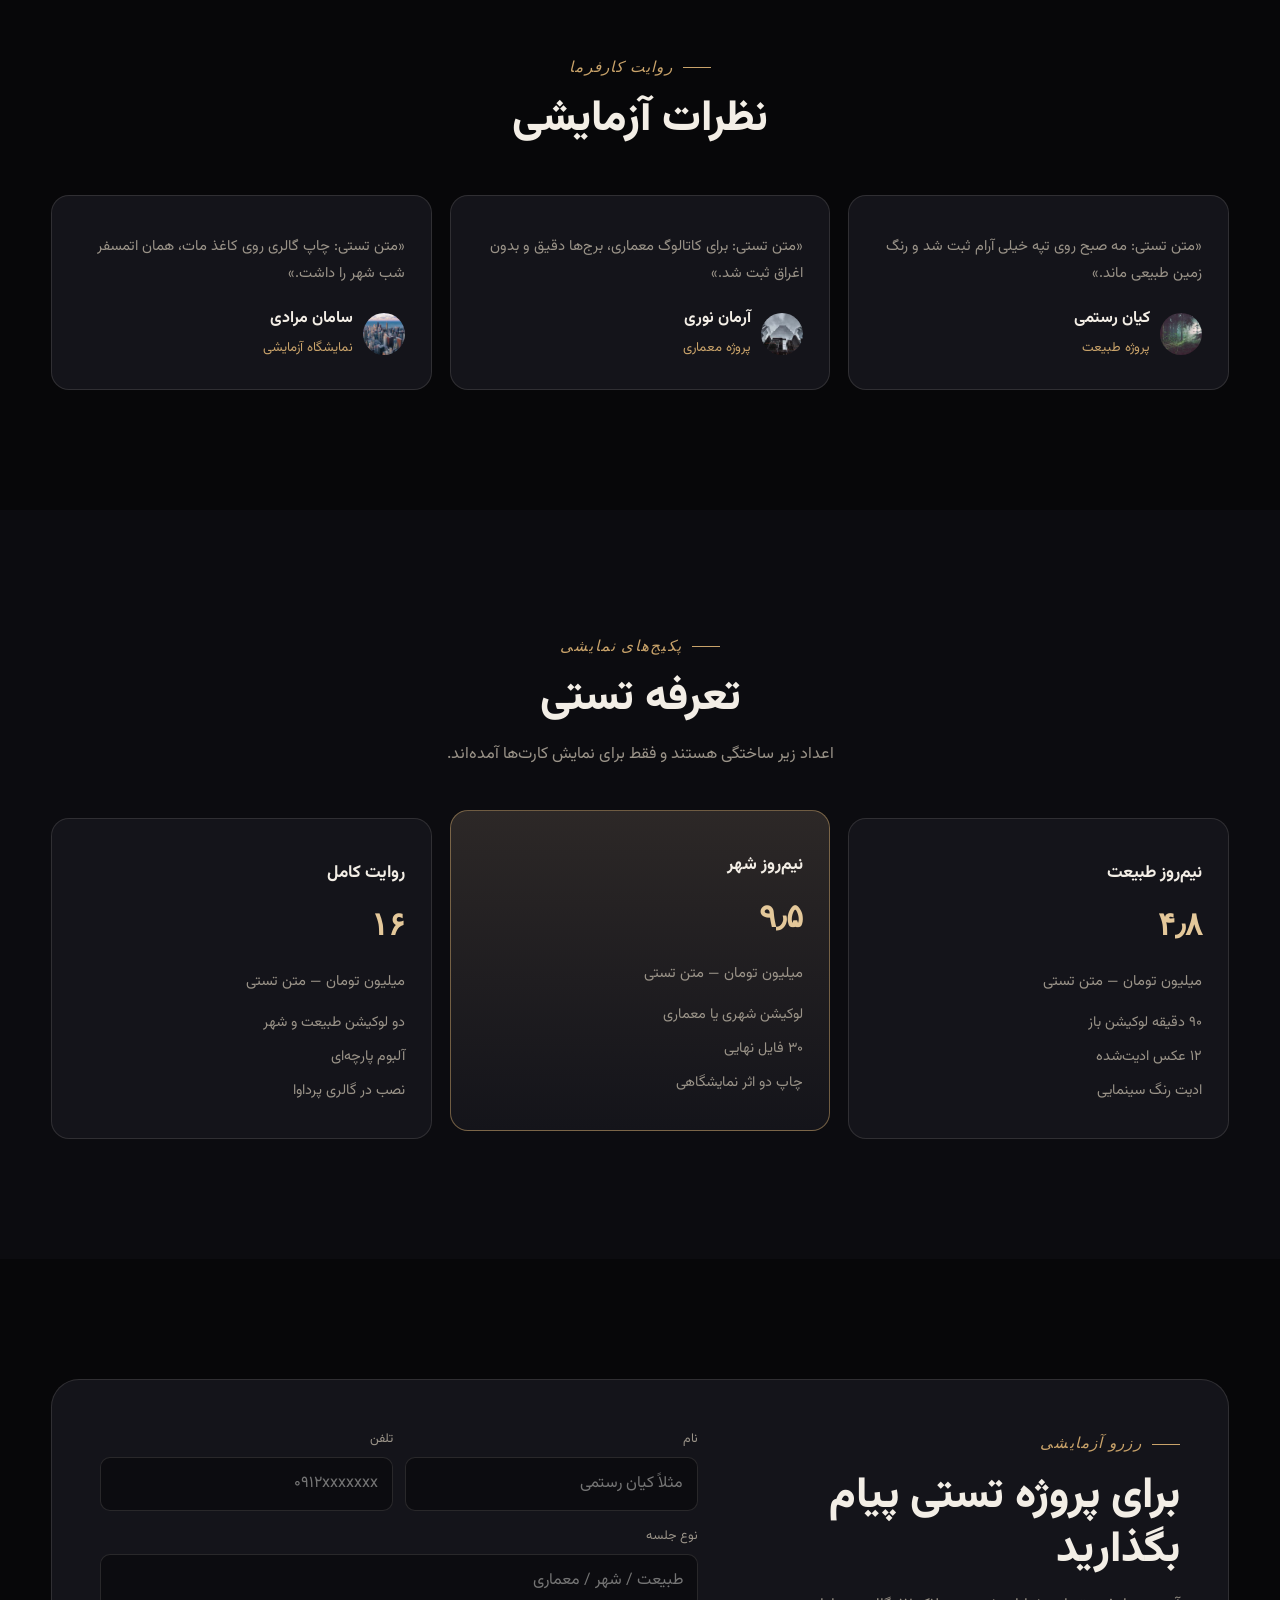
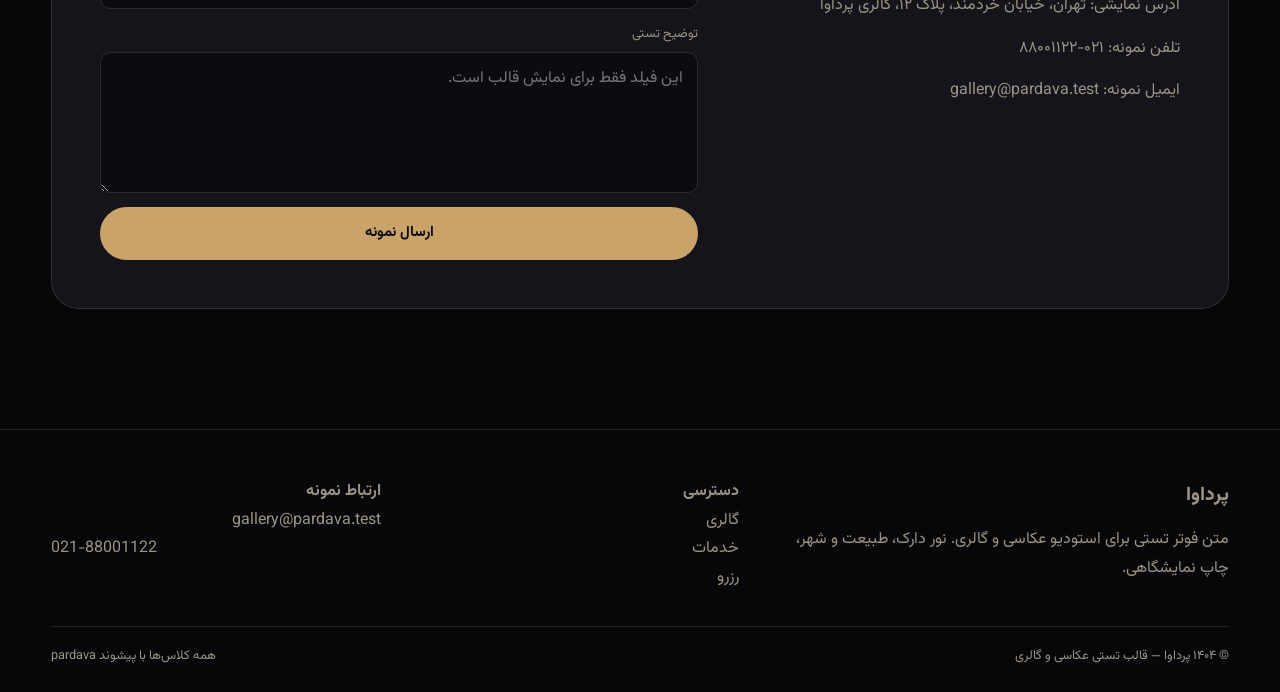
==== commit 1ed0c2ec: "Replace gallery people photos with nature and city scenes Drop all portraits from the photography te" ====
--- a/pardava-gallery/index.html
+++ b/pardava-gallery/index.html
@@ -4,7 +4,7 @@
   <meta charset="UTF-8">
   <meta name="viewport" content="width=device-width, initial-scale=1.0">
   <title>پرداوا | استودیو عکاسی و گالری</title>
-  <meta name="description" content="متن تستی: استودیو عکاسی و گالری پرداوا؛ پرتره، معماری و فضای استودیو با نگاه سینمایی.">
+  <meta name="description" content="متن تستی: استودیو عکاسی و گالری پرداوا؛ طبیعت، شهر و معماری با نگاه سینمایی.">
   <link rel="preconnect" href="https://fonts.googleapis.com">
   <link rel="preconnect" href="https://fonts.gstatic.com" crossorigin>
   <link href="https://fonts.googleapis.com/css2?family=Vazirmatn:wght@400;500;600;700;800;900&family=Cormorant+Garamond:ital,wght@0,500;1,400;1,500&display=swap" rel="stylesheet">
@@ -23,7 +23,7 @@
         <a href="#pardava-about">درباره</a>
         <a href="#pardava-services">خدمات</a>
         <a href="#pardava-gallery">گالری</a>
-        <a href="#pardava-team">تیم</a>
+        <a href="#pardava-team">مجموعه‌ها</a>
         <a href="#pardava-plans">پکیج‌ها</a>
         <a href="#pardava-contact">رزرو</a>
       </nav>
@@ -34,18 +34,18 @@
 
   <section class="pardava-hero" id="pardava-hero">
     <div class="pardava-hero__media">
-      <img src="assets/images/hero.jpg" alt="دوربین کلاسیک روی نقشه و چاپ‌های سفر — بنر هیرو گالری پرداوا" width="1600" height="1067">
+      <img src="assets/images/hero.jpg" alt="خط افق شهر در غروب روی آب — بنر هیرو گالری پرداوا" width="1600" height="1067">
     </div>
     <div class="pardava-wrap pardava-hero__inner">
       <p class="pardava-kicker">استودیو عکاسی پرداوا</p>
       <h1>نور، قاب و <em>نگاه سینمایی</em></h1>
-      <p class="pardava-hero__text">این متن تستی است. پرداوا پرتره، معماری و فضای استودیو را با نور کم‌کلید و ادیت دقیق ثبت می‌کند تا تصویر، تیره، شارپ و نمایشگاهی بماند.</p>
+      <p class="pardava-hero__text">این متن تستی است. پرداوا طبیعت، شهر و معماری را با نور کم‌کلید و ادیت دقیق ثبت می‌کند تا تصویر، تیره، شارپ و نمایشگاهی بماند.</p>
       <div class="pardava-hero__actions">
         <a class="pardava-btn pardava-btn--gold" href="#pardava-gallery">مشاهده گالری تستی</a>
         <a class="pardava-btn pardava-btn--ghost" href="#pardava-contact">درخواست نمونه کار</a>
       </div>
       <div class="pardava-hero__meta">
-        <div><b>۱۲۰+</b>پروژه پرتره تستی</div>
+        <div><b>۱۲۰+</b>پروژه منظره تستی</div>
         <div><b>۹</b>سال فعالیت نمایشی</div>
         <div><b>۴۸</b>نمایشگاه آزمایشی</div>
       </div>
@@ -55,18 +55,18 @@
   <section class="pardava-section" id="pardava-about">
     <div class="pardava-wrap pardava-about">
       <div class="pardava-about__frame">
-        <img src="assets/images/studio.jpg" alt="فضای استودیو عکاسی پرداوا — تصویر تستی" width="1200" height="1500">
+        <img src="assets/images/studio.jpg" alt="مسیر جنگلی با نور طلایی — تصویر تستی" width="1200" height="1500">
       </div>
       <div>
         <p class="pardava-kicker">فلسفه نور</p>
         <h2 class="pardava-title">گالری‌ای برای نور، بافت و روایت</h2>
-        <p class="pardava-lead">متن آزمایشی: از چیدمان استودیو تا ادیت نهایی، تصویر باید تیره، دقیق و حرفه‌ای بماند. تمرکز روی نور، بافت لباس و ترکیب‌بندی است.</p>
+        <p class="pardava-lead">متن آزمایشی: از مه صبحگاهی تا خط افق شهر، تصویر باید تیره، دقیق و حرفه‌ای بماند. تمرکز روی نور، بافت زمین و ترکیب‌بندی است.</p>
         <p class="pardava-note">نمونه توضیح تستی برای معرفی استودیو. این پاراگراف فقط برای پر کردن قالب است و داده واقعی نیست.</p>
         <div class="pardava-chips">
-          <span class="pardava-chip">پرتره استودیو</span>
+          <span class="pardava-chip">عکاسی طبیعت</span>
+          <span class="pardava-chip">شهر و شب</span>
           <span class="pardava-chip">معماری و فضا</span>
-          <span class="pardava-chip">استودیو دارک</span>
-          <span class="pardava-chip">رویداد خانوادگی</span>
+          <span class="pardava-chip">چاپ نمایشگاهی</span>
         </div>
       </div>
     </div>
@@ -82,18 +82,18 @@
       <div class="pardava-services">
         <article class="pardava-card">
           <span class="pardava-card__index">۰۱</span>
-          <h3>پرتره استودیویی</h3>
-          <p>نور کم‌کلید و پس‌زمینه تیره. مناسب چهره، خانواده و معرفی برند شخصی.</p>
+          <h3>عکاسی طبیعت</h3>
+          <p>مه، جنگل، کوه و آب. مناسب مجموعه نمایشگاهی و کاتالوگ سفر.</p>
         </article>
         <article class="pardava-card">
           <span class="pardava-card__index">۰۲</span>
-          <h3>عکاسی معماری</h3>
-          <p>قاب‌بندی بنا، صحن و جزئیات فضا. متن تستی برای توضیح خدمت معماری.</p>
+          <h3>عکاسی شهری</h3>
+          <p>خط افق، خیابان خیس و نور شب. متن تستی برای توضیح خدمت شهری.</p>
         </article>
         <article class="pardava-card">
           <span class="pardava-card__index">۰۳</span>
-          <h3>گالری و نمایش</h3>
-          <p>چیدمان آثار روی دیوار گالری، چاپ محدود و روایت نمایشگاهی. این توضیح آزمایشی است.</p>
+          <h3>عکاسی معماری</h3>
+          <p>قاب‌بندی بنا، شیشه و جزئیات فضا. این توضیح آزمایشی است.</p>
         </article>
       </div>
     </div>
@@ -104,27 +104,27 @@
       <div class="pardava-head pardava-head--center">
         <p class="pardava-kicker">آرشیو منتخب</p>
         <h2 class="pardava-title">گالری تستی پرداوا</h2>
-        <p class="pardava-lead">گزیده‌ای تستی از پرتره، معماری و فضای استودیو.</p>
+        <p class="pardava-lead">گزیده‌ای تستی از طبیعت، شهر و معماری.</p>
       </div>
       <div class="pardava-filters" id="pardava-filters">
         <button type="button" class="pardava-filter is-active" data-pardava-filter="all">همه</button>
-        <button type="button" class="pardava-filter" data-pardava-filter="portrait">پرتره</button>
-        <button type="button" class="pardava-filter" data-pardava-filter="space">فضا و معماری</button>
-        <button type="button" class="pardava-filter" data-pardava-filter="gear">استودیو</button>
+        <button type="button" class="pardava-filter" data-pardava-filter="nature">طبیعت</button>
+        <button type="button" class="pardava-filter" data-pardava-filter="city">شهر</button>
+        <button type="button" class="pardava-filter" data-pardava-filter="space">معماری</button>
       </div>
       <div class="pardava-masonry" id="pardava-shots">
-        <figure class="pardava-shot" data-pardava-cat="portrait"><img src="assets/images/portrait-1.jpg" alt="پرتره استودیویی با تی‌شرت سفید — نمونه تستی"><figcaption class="pardava-shot__cap">پرتره روز — نمونه ۰۱</figcaption></figure>
-        <figure class="pardava-shot" data-pardava-cat="portrait"><img src="assets/images/portrait-2.jpg" alt="پرتره رنگی با نور آبی — نمونه تستی"><figcaption class="pardava-shot__cap">نور رنگی — نمونه ۰۲</figcaption></figure>
-        <figure class="pardava-shot" data-pardava-cat="portrait"><img src="assets/images/portrait-6.jpg" alt="پرتره شهری با کلاه و جین — نمونه تستی"><figcaption class="pardava-shot__cap">نگاه خیابان — نمونه ۰۳</figcaption></figure>
-        <figure class="pardava-shot" data-pardava-cat="space"><img src="assets/images/arch.jpg" alt="قاب معماری و صحن — نمونه تستی"><figcaption class="pardava-shot__cap">طاق و صحن — نمونه ۰۴</figcaption></figure>
-        <figure class="pardava-shot" data-pardava-cat="portrait"><img src="assets/images/portrait-4.jpg" alt="پرتره فضای باز با لباس مشکی — نمونه تستی"><figcaption class="pardava-shot__cap">ساعت طلایی — نمونه ۰۵</figcaption></figure>
-        <figure class="pardava-shot" data-pardava-cat="space"><img src="assets/images/gallery.jpg" alt="سالن گالری با قاب‌های طلایی — نمونه تستی"><figcaption class="pardava-shot__cap">سالن نمایش — نمونه ۰۶</figcaption></figure>
-        <figure class="pardava-shot" data-pardava-cat="portrait"><img src="assets/images/portrait-5.jpg" alt="پرتره اداری با کت خاکستری — نمونه تستی"><figcaption class="pardava-shot__cap">پرتره کاری — نمونه ۰۷</figcaption></figure>
-        <figure class="pardava-shot" data-pardava-cat="gear"><img src="assets/images/camera.jpg" alt="دوربین و لنز روی میز تیره — نمونه تستی"><figcaption class="pardava-shot__cap">میز ادوات — نمونه ۰۸</figcaption></figure>
-        <figure class="pardava-shot" data-pardava-cat="portrait"><img src="assets/images/portrait-8.jpg" alt="پرتره با پیراهن راه‌راه — نمونه تستی"><figcaption class="pardava-shot__cap">نور کنار غروب — نمونه ۰۹</figcaption></figure>
-        <figure class="pardava-shot" data-pardava-cat="gear"><img src="assets/images/studio.jpg" alt="چیدمان نور استودیو — نمونه تستی"><figcaption class="pardava-shot__cap">اتاق نور — نمونه ۱۰</figcaption></figure>
-        <figure class="pardava-shot" data-pardava-cat="portrait"><img src="assets/images/portrait-7.jpg" alt="پرتره با کت جین — نمونه تستی"><figcaption class="pardava-shot__cap">پرتره نزدیک — نمونه ۱۱</figcaption></figure>
-        <figure class="pardava-shot" data-pardava-cat="portrait"><img src="assets/images/portrait-3.jpg" alt="پرتره زمستانی با پالتو — نمونه تستی"><figcaption class="pardava-shot__cap">نور برف — نمونه ۱۲</figcaption></figure>
+        <figure class="pardava-shot" data-pardava-cat="nature"><img src="assets/images/portrait-1.jpg" alt="دره کوهستانی و رودخانه — نمونه تستی"><figcaption class="pardava-shot__cap">دره برفی — نمونه ۰۱</figcaption></figure>
+        <figure class="pardava-shot" data-pardava-cat="city"><img src="assets/images/portrait-4.jpg" alt="خیابان شهری در ساعت آبی — نمونه تستی"><figcaption class="pardava-shot__cap">شب شهر — نمونه ۰۲</figcaption></figure>
+        <figure class="pardava-shot" data-pardava-cat="nature"><img src="assets/images/gallery.jpg" alt="دره گرانیتی و چمنزار — نمونه تستی"><figcaption class="pardava-shot__cap">صخره و مه — نمونه ۰۳</figcaption></figure>
+        <figure class="pardava-shot" data-pardava-cat="city"><img src="assets/images/arch.jpg" alt="خط افق شهر در شب — نمونه تستی"><figcaption class="pardava-shot__cap">افق شب — نمونه ۰۴</figcaption></figure>
+        <figure class="pardava-shot" data-pardava-cat="nature"><img src="assets/images/portrait-2.jpg" alt="کوه برفی زیر آسمان پرستاره — نمونه تستی"><figcaption class="pardava-shot__cap">شب کوهستان — نمونه ۰۵</figcaption></figure>
+        <figure class="pardava-shot" data-pardava-cat="space"><img src="assets/images/portrait-6.jpg" alt="نمای پایین برج‌های شیشه‌ای — نمونه تستی"><figcaption class="pardava-shot__cap">شیشه و آسمان — نمونه ۰۶</figcaption></figure>
+        <figure class="pardava-shot" data-pardava-cat="nature"><img src="assets/images/portrait-8.jpg" alt="اسکله چوبی روی دریاچه آرام — نمونه تستی"><figcaption class="pardava-shot__cap">آینه آب — نمونه ۰۷</figcaption></figure>
+        <figure class="pardava-shot" data-pardava-cat="city"><img src="assets/images/photographer.jpg" alt="شهر از ارتفاع در شب — نمونه تستی"><figcaption class="pardava-shot__cap">شب گسترده — نمونه ۰۸</figcaption></figure>
+        <figure class="pardava-shot" data-pardava-cat="nature"><img src="assets/images/portrait-7.jpg" alt="تپه‌های شنی در نور گرم — نمونه تستی"><figcaption class="pardava-shot__cap">ریگ روان — نمونه ۰۹</figcaption></figure>
+        <figure class="pardava-shot" data-pardava-cat="city"><img src="assets/images/portrait-5.jpg" alt="آسمان‌خراش‌ها در نور طلایی — نمونه تستی"><figcaption class="pardava-shot__cap">ساعت طلایی شهر — نمونه ۱۰</figcaption></figure>
+        <figure class="pardava-shot" data-pardava-cat="nature"><img src="assets/images/camera.jpg" alt="مه روی تپه و جاده کوهستانی — نمونه تستی"><figcaption class="pardava-shot__cap">مه صبح — نمونه ۱۱</figcaption></figure>
+        <figure class="pardava-shot" data-pardava-cat="nature"><img src="assets/images/portrait-3.jpg" alt="قله‌های برفی بالای دریای ابر — نمونه تستی"><figcaption class="pardava-shot__cap">دریای ابر — نمونه ۱۲</figcaption></figure>
       </div>
     </div>
   </section>
@@ -137,30 +137,30 @@
   <section class="pardava-section pardava-section--ink" id="pardava-team">
     <div class="pardava-wrap">
       <div class="pardava-head pardava-head--center">
-        <p class="pardava-kicker">تیم نمایشی</p>
-        <h2 class="pardava-title">عکاسان پرداوا</h2>
-        <p class="pardava-lead">نام‌ها و سمت‌ها تستی هستند.</p>
+        <p class="pardava-kicker">آرشیو نمایشی</p>
+        <h2 class="pardava-title">مجموعه‌های پرداوا</h2>
+        <p class="pardava-lead">عنوان مجموعه‌ها تستی هستند.</p>
       </div>
       <div class="pardava-team">
         <article class="pardava-card pardava-person">
-          <img src="assets/images/portrait-2.jpg" alt="عکاس پرتره استودیو — تصویر تستی" width="700" height="840">
+          <img src="assets/images/studio.jpg" alt="مجموعه طبیعت جنگل — تصویر تستی" width="700" height="840">
           <div class="pardava-person__body">
-            <h3>سارا نوری</h3>
-            <p class="pardava-person__role">عکاس پرتره</p>
+            <h3>مسیر جنگل</h3>
+            <p class="pardava-person__role">مجموعه طبیعت</p>
           </div>
         </article>
         <article class="pardava-card pardava-person">
-          <img src="assets/images/photographer.jpg" alt="عکاس معماری استودیو — تصویر تستی" width="700" height="840">
+          <img src="assets/images/photographer.jpg" alt="مجموعه شهر شب — تصویر تستی" width="700" height="840">
           <div class="pardava-person__body">
-            <h3>کیان رستمی</h3>
-            <p class="pardava-person__role">عکاس معماری و فضا</p>
+            <h3>شب گسترده</h3>
+            <p class="pardava-person__role">مجموعه شهری</p>
           </div>
         </article>
         <article class="pardava-card pardava-person">
-          <img src="assets/images/portrait-6.jpg" alt="ادیتور رنگ استودیو — تصویر تستی" width="700" height="840">
+          <img src="assets/images/portrait-6.jpg" alt="مجموعه معماری شیشه — تصویر تستی" width="700" height="840">
           <div class="pardava-person__body">
-            <h3>هانیه صالحی</h3>
-            <p class="pardava-person__role">ادیت رنگ و چاپ گالری</p>
+            <h3>شیشه و آسمان</h3>
+            <p class="pardava-person__role">مجموعه معماری</p>
           </div>
         </article>
       </div>
@@ -175,24 +175,24 @@
       </div>
       <div class="pardava-quotes">
         <article class="pardava-card pardava-quote">
-          <p>«متن تستی: نور خیلی آرام بود و رنگ پوست در ادیت طبیعی ماند.»</p>
+          <p>«متن تستی: مه صبح روی تپه خیلی آرام ثبت شد و رنگ زمین طبیعی ماند.»</p>
           <div class="pardava-quote__who">
-            <img src="assets/images/client-2.jpg" alt="کارفرمای نمونه" width="84" height="84">
-            <div><strong>مریم اکبری</strong><br><span class="pardava-person__role">پرتره خانوادگی</span></div>
+            <img src="assets/images/client-2.jpg" alt="نمونه طبیعت جنگل" width="84" height="84">
+            <div><strong>کیان رستمی</strong><br><span class="pardava-person__role">پروژه طبیعت</span></div>
           </div>
         </article>
         <article class="pardava-card pardava-quote">
-          <p>«متن تستی: برای کاتالوگ معماری، طاق‌ها دقیق و بدون اغراق ثبت شد.»</p>
+          <p>«متن تستی: برای کاتالوگ معماری، برج‌ها دقیق و بدون اغراق ثبت شد.»</p>
           <div class="pardava-quote__who">
-            <img src="assets/images/client-1.jpg" alt="کارفرمای نمونه" width="84" height="84">
-            <div><strong>لیلا حسینی</strong><br><span class="pardava-person__role">پروژه معماری</span></div>
+            <img src="assets/images/client-1.jpg" alt="نمونه معماری شهری" width="84" height="84">
+            <div><strong>آرمان نوری</strong><br><span class="pardava-person__role">پروژه معماری</span></div>
           </div>
         </article>
         <article class="pardava-card pardava-quote">
-          <p>«متن تستی: چاپ گالری روی کاغذ مات، همان اتمسفر دارک استودیو را داشت.»</p>
+          <p>«متن تستی: چاپ گالری روی کاغذ مات، همان اتمسفر شب شهر را داشت.»</p>
           <div class="pardava-quote__who">
-            <img src="assets/images/client-3.jpg" alt="کارفرمای نمونه" width="84" height="84">
-            <div><strong>نرگس مرادی</strong><br><span class="pardava-person__role">نمایشگاه آزمایشی</span></div>
+            <img src="assets/images/client-3.jpg" alt="نمونه خط افق شهر" width="84" height="84">
+            <div><strong>سامان مرادی</strong><br><span class="pardava-person__role">نمایشگاه آزمایشی</span></div>
           </div>
         </article>
       </div>
@@ -208,21 +208,21 @@
       </div>
       <div class="pardava-plans">
         <article class="pardava-card pardava-plan">
-          <h3>نشست پرتره</h3>
+          <h3>نیم‌روز طبیعت</h3>
           <b>۴٫۸</b>
           <p class="pardava-note">میلیون تومان — متن تستی</p>
           <ul>
-            <li>۹۰ دقیقه استودیو</li>
+            <li>۹۰ دقیقه لوکیشن باز</li>
             <li>۱۲ عکس ادیت‌شده</li>
             <li>ادیت رنگ سینمایی</li>
           </ul>
         </article>
         <article class="pardava-card pardava-plan pardava-plan--featured">
-          <h3>نیم‌روز گالری</h3>
+          <h3>نیم‌روز شهر</h3>
           <b>۹٫۵</b>
           <p class="pardava-note">میلیون تومان — متن تستی</p>
           <ul>
-            <li>لوکیشن معماری یا استودیو</li>
+            <li>لوکیشن شهری یا معماری</li>
             <li>۳۰ فایل نهایی</li>
             <li>چاپ دو اثر نمایشگاهی</li>
           </ul>
@@ -232,7 +232,7 @@
           <b>۱۶</b>
           <p class="pardava-note">میلیون تومان — متن تستی</p>
           <ul>
-            <li>دو لوکیشن</li>
+            <li>دو لوکیشن طبیعت و شهر</li>
             <li>آلبوم پارچه‌ای</li>
             <li>نصب در گالری پرداوا</li>
           </ul>
@@ -254,7 +254,7 @@
         <div class="pardava-row">
           <div class="pardava-field">
             <label for="pardava-name">نام</label>
-            <input id="pardava-name" name="pardava-name" required placeholder="مثلاً سارا نوری">
+            <input id="pardava-name" name="pardava-name" required placeholder="مثلاً کیان رستمی">
           </div>
           <div class="pardava-field">
             <label for="pardava-phone">تلفن</label>
@@ -263,7 +263,7 @@
         </div>
         <div class="pardava-field">
           <label for="pardava-kind">نوع جلسه</label>
-          <input id="pardava-kind" name="pardava-kind" placeholder="پرتره / معماری / گالری">
+          <input id="pardava-kind" name="pardava-kind" placeholder="طبیعت / شهر / معماری">
         </div>
         <div class="pardava-field">
           <label for="pardava-msg">توضیح تستی</label>
@@ -279,7 +279,7 @@
       <div class="pardava-footer__grid">
         <div>
           <a class="pardava-logo" href="#pardava-hero">پرداوا</a>
-          <p class="pardava-note">متن فوتر تستی برای استودیو عکاسی و گالری. نور دارک، پرتره سینمایی، چاپ نمایشگاهی.</p>
+          <p class="pardava-note">متن فوتر تستی برای استودیو عکاسی و گالری. نور دارک، طبیعت و شهر، چاپ نمایشگاهی.</p>
         </div>
         <div>
           <strong>دسترسی</strong>
--- a/pardava-gallery/assets/style.css
+++ b/pardava-gallery/assets/style.css
@@ -376,7 +376,7 @@
     width: 100%;
     aspect-ratio: 3 / 3.6;
     object-fit: cover;
-    object-position: center top;
+    object-position: center;
   }
   .pardava-person__body { padding: 18px 18px 22px; }
   .pardava-person__role { color: var(--pardava-color-gold); font-size: .82rem; }
